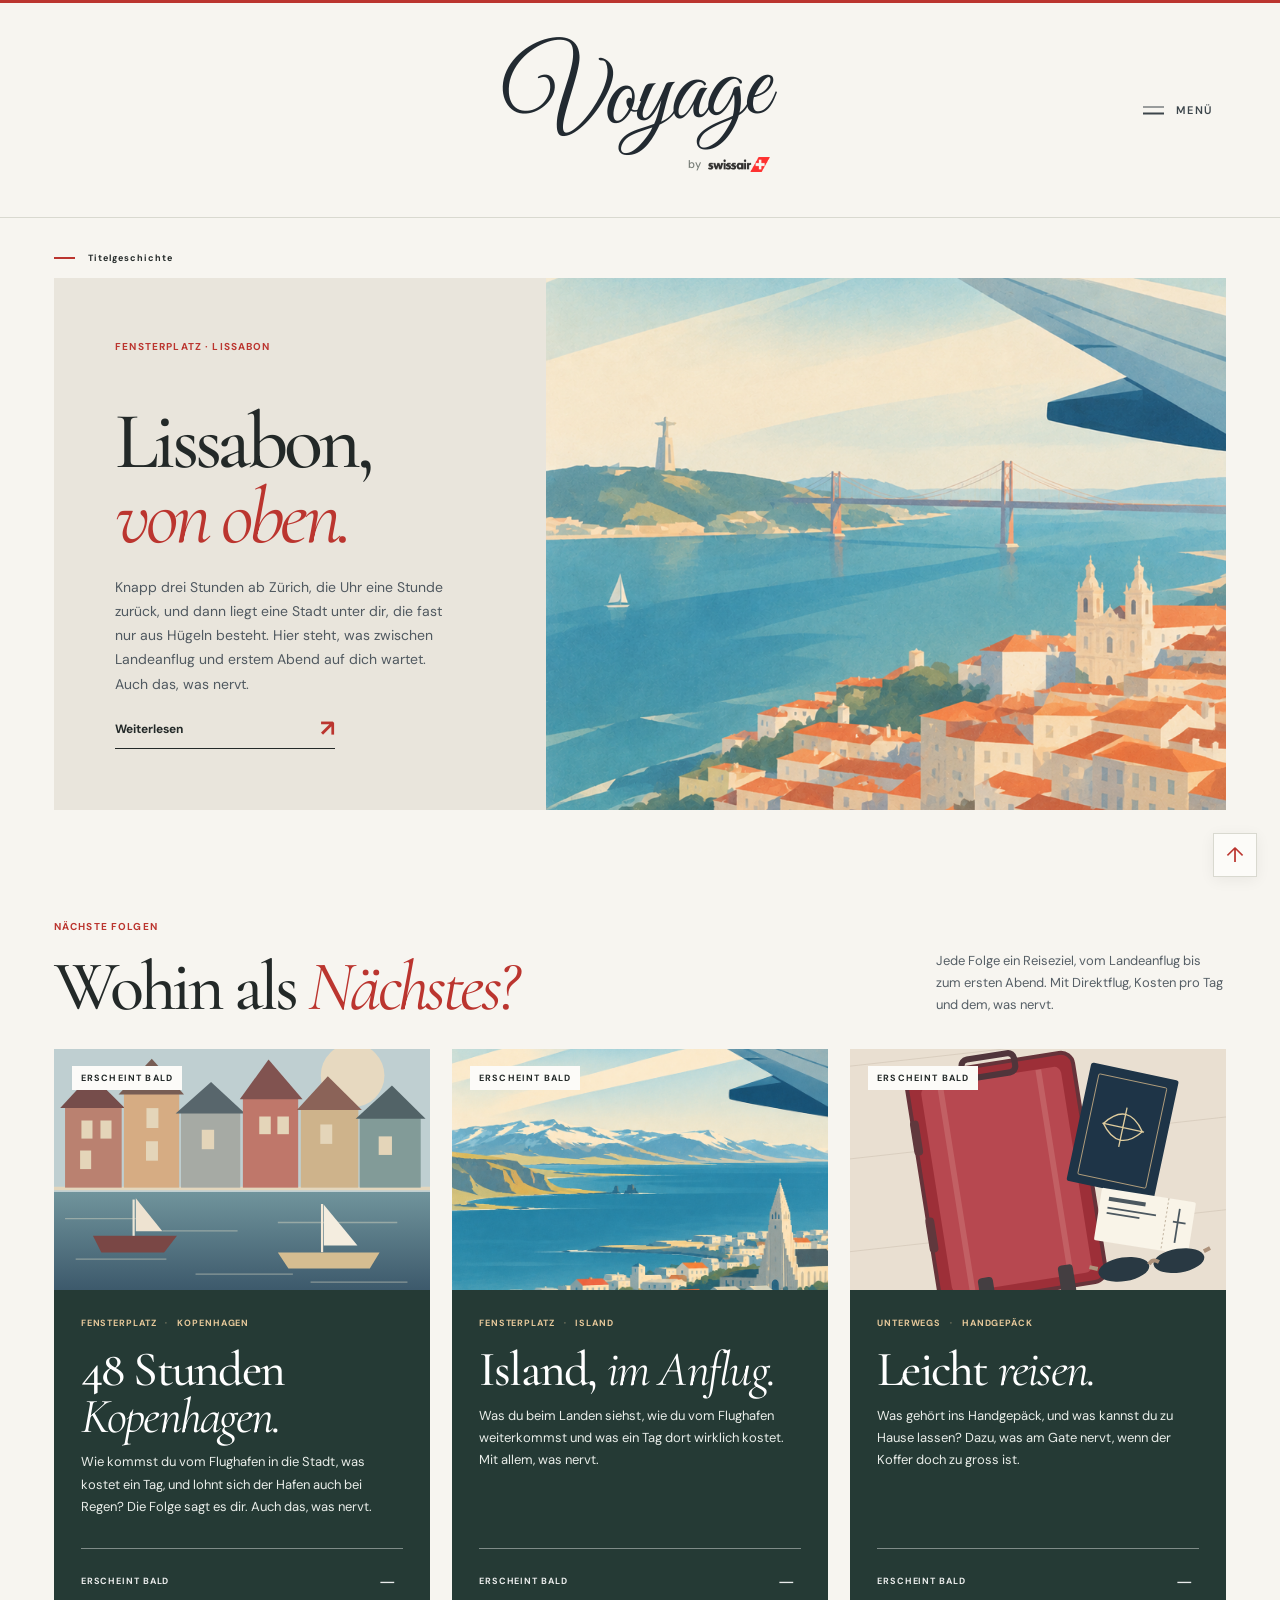
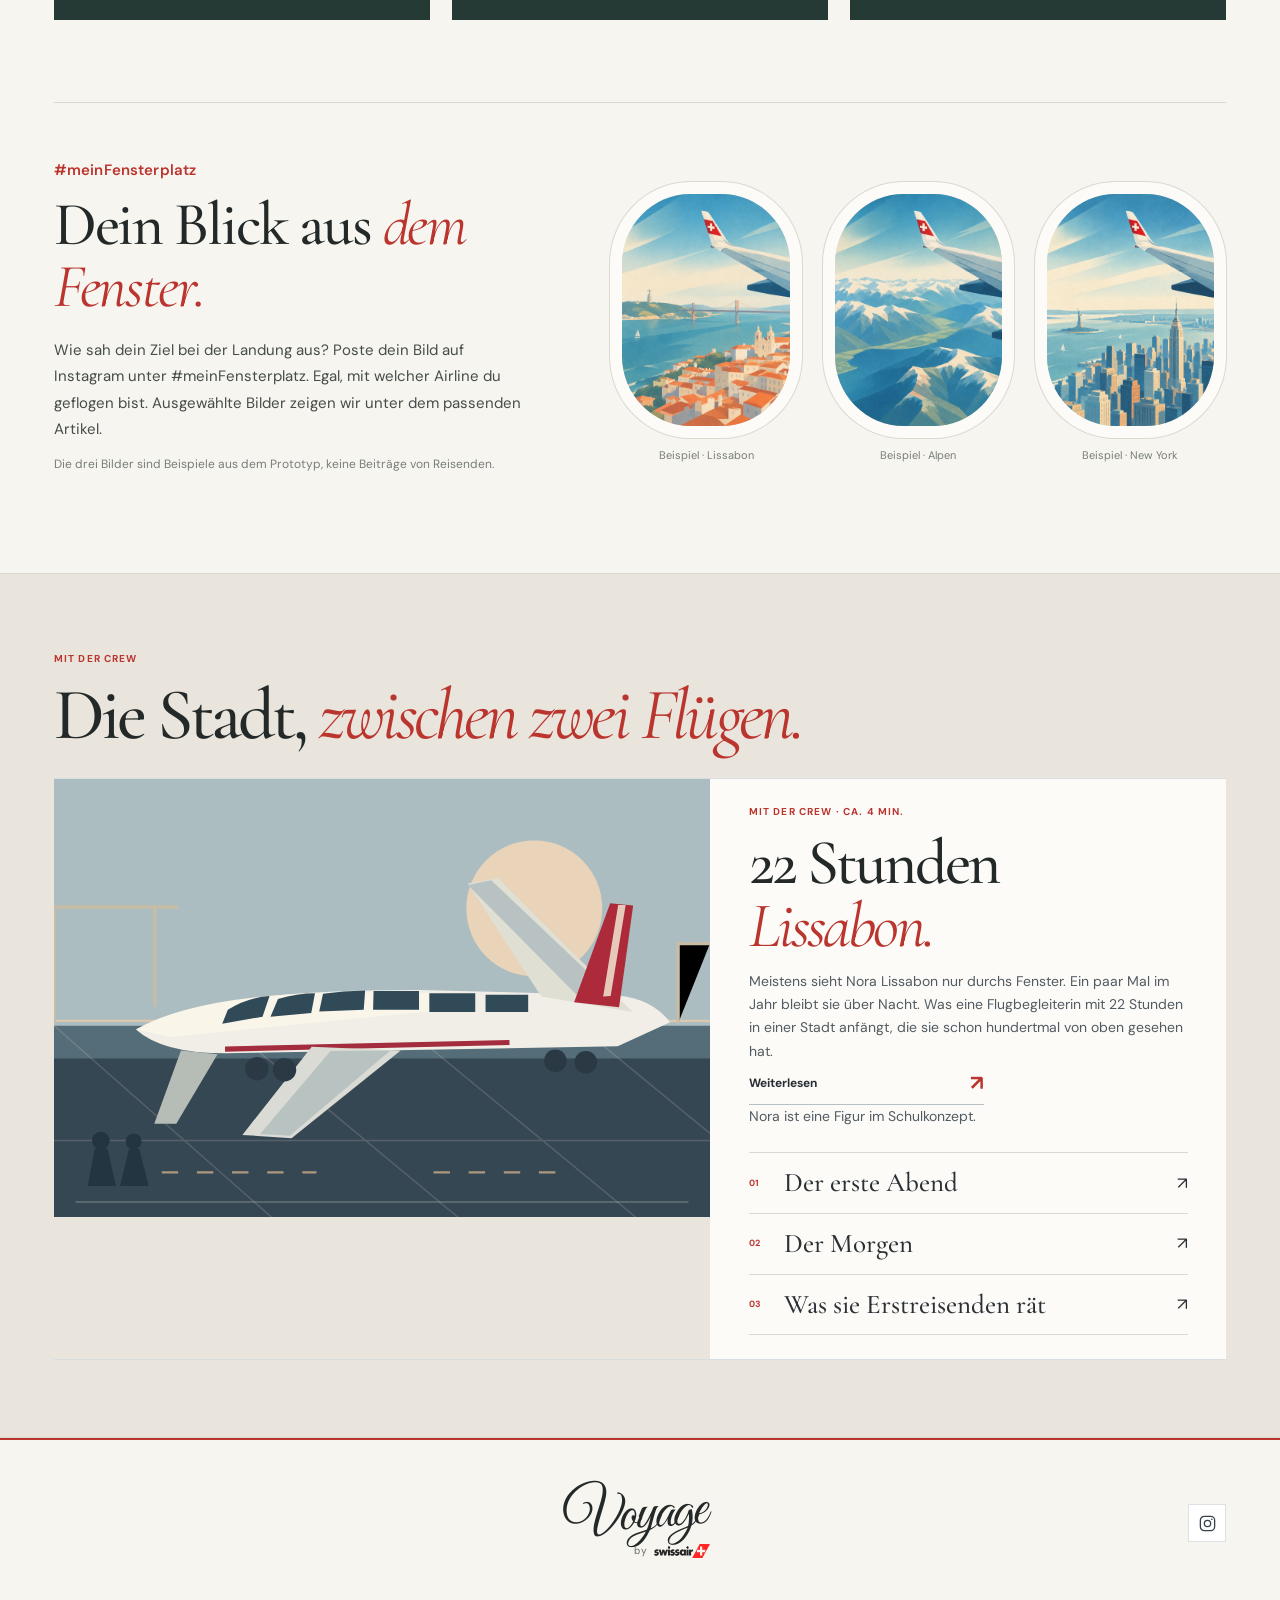
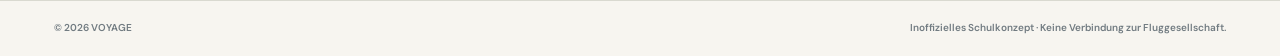
==== index.html @ 8920ad94 "Web-Prototyp Voyage by swissair (M280 LB2) Co-Authored-By: Claude Opus 5.5 <noreply@anthropic.com>" ====
<!DOCTYPE html>
<html lang="de-CH"><head><meta charset="utf-8"/><meta content="width=device-width,initial-scale=1" name="viewport"/><meta content="#F7F5F0" name="theme-color"/><meta name="robots" content="noindex, nofollow"/>
<title>Voyage · Ein Reiseziel pro Folge</title><meta content="Voyage: ein Reiseziel pro Folge, vom Landeanflug bis zum ersten Abend. Ehrlich, auch bei dem, was nervt." name="description"/>
<link href="assets/favicon-voyage.png" rel="icon" type="image/png"/>
<link href="https://fonts.googleapis.com" rel="preconnect"/><link crossorigin="" href="https://fonts.gstatic.com" rel="preconnect"/>
<link href="https://fonts.googleapis.com/css2?family=Cormorant+Garamond:ital,wght@0,400;0,500;0,600;1,400;1,500&amp;family=DM+Sans:wght@400;500;600;700&amp;family=Great+Vibes&amp;display=swap" rel="stylesheet"/>
<link href="styles.css" rel="stylesheet"/><script defer="" src="script.js"></script><link href="editorial-refresh.css" rel="stylesheet"/><link href="minimal-update.css" rel="stylesheet"/><link href="layout-finish.css" rel="stylesheet"/><link href="voyage-content.css" rel="stylesheet"/></head>
<body><a class="skip-link" href="#main">Direkt zum Inhalt</a>
<header class="site-header" id="top">
<div class="shell masthead">
<a aria-label="Voyage by swissair – Startseite" class="brand" href="index.html">
<span class="brand-name">Voyage</span>
<span class="brand-by">by <img alt="Swissair" class="brand-logo" src="assets/swissair-original.png"/></span>
</a>
<button aria-controls="nav-links" aria-expanded="false" class="menu-toggle header-menu-toggle" id="menu-toggle" type="button"><span aria-hidden="true" class="hamburger"><i></i><i></i></span>Menü</button></div>
<nav aria-label="Hauptnavigation" class="shell main-nav">
<ul class="nav-links" id="nav-links"><li><a href="#titelgeschichte">Titelgeschichte</a></li><li><a href="#reiseziele">Reiseziele</a></li><li><a href="#crew">Mit der Crew</a></li></ul>
</nav>
</header>
<main id="main">

<section aria-labelledby="hero-title" class="shell hero-section" id="titelgeschichte">
<div class="section-label"><span><b class="red-dash"></b> Titelgeschichte</span></div>
<div class="hero-grid">
<div class="hero-text"><span class="micro">FENSTERPLATZ · LISSABON</span><h1 id="hero-title"><a href="stories/lissabon-von-oben.html">Lissabon, <em>von oben.</em></a></h1>
<p>Knapp drei Stunden ab Zürich, die Uhr eine Stunde zurück, und dann liegt eine Stadt unter dir, die fast nur aus Hügeln besteht. Hier steht, was zwischen Landeanflug und erstem Abend auf dich wartet. Auch das, was nervt.</p>
<a class="text-action" href="stories/lissabon-von-oben.html">Weiterlesen <span aria-hidden="true">↗</span></a>
</div>
<a aria-hidden="true" class="hero-visual" href="stories/lissabon-von-oben.html" tabindex="-1"><img alt="" src="assets/lissabon-fenster.png"/></a>
</div>
</section>

<section aria-labelledby="cards-title" class="shell cards-section" id="reiseziele">
<div class="section-heading"><div><span class="micro accent">NÄCHSTE FOLGEN</span><h2 id="cards-title">Wohin als <em>Nächstes?</em></h2></div><p>Jede Folge ein Reiseziel, vom Landeanflug bis zum ersten Abend. Mit Direktflug, Kosten pro Tag und dem, was nervt.</p></div>
<div class="cards-grid">
<article aria-label="Folge erscheint bald: Kopenhagen" class="story-card story-preview"><div class="story-visual"><img alt="Illustration bunter historischer Häuser am Hafen von Kopenhagen" src="assets/kopenhagen.svg"/><span class="image-no">ERSCHEINT BALD</span></div><div class="story-body"><span class="story-meta">FENSTERPLATZ <b>·</b> KOPENHAGEN</span><h3>48 Stunden <em>Kopenhagen.</em></h3><p>Wie kommst du vom Flughafen in die Stadt, was kostet ein Tag, und lohnt sich der Hafen auch bei Regen? Die Folge sagt es dir. Auch das, was nervt.</p><span class="story-bottom"><span>ERSCHEINT BALD</span><b aria-hidden="true">—</b></span></div></article>
<article aria-label="Folge erscheint bald: Island" class="story-card story-preview"><div class="story-visual"><img alt="Illustration: Blick aus dem Flugzeugfenster auf eine Landschaft in Island" src="assets/island-fenster.png"/><span class="image-no">ERSCHEINT BALD</span></div><div class="story-body"><span class="story-meta">FENSTERPLATZ <b>·</b> ISLAND</span><h3>Island, <em>im Anflug.</em></h3><p>Was du beim Landen siehst, wie du vom Flughafen weiterkommst und was ein Tag dort wirklich kostet. Mit allem, was nervt.</p><span class="story-bottom"><span>ERSCHEINT BALD</span><b aria-hidden="true">—</b></span></div></article>
<article aria-label="Beitrag erscheint bald: leicht reisen" class="story-card story-preview"><div class="story-visual"><img alt="Illustration mit rotem Koffer, Reisepass und Boardingpass" src="assets/handgepaeck.svg"/><span class="image-no">ERSCHEINT BALD</span></div><div class="story-body"><span class="story-meta">UNTERWEGS <b>·</b> HANDGEPÄCK</span><h3>Leicht <em>reisen.</em></h3><p>Was gehört ins Handgepäck, und was kannst du zu Hause lassen? Dazu, was am Gate nervt, wenn der Koffer doch zu gross ist.</p><span class="story-bottom"><span>ERSCHEINT BALD</span><b aria-hidden="true">—</b></span></div></article>
</div>
</section>

<section aria-labelledby="community-title" class="shell community" id="meinfensterplatz">
<div class="interlude-line"></div>
<div class="community-inner">
<div>
<span class="community-tag">#meinFensterplatz</span>
<h2 id="community-title">Dein Blick aus <em>dem Fenster.</em></h2>
<p>Wie sah dein Ziel bei der Landung aus? Poste dein Bild auf Instagram unter #meinFensterplatz. Egal, mit welcher Airline du geflogen bist. Ausgewählte Bilder zeigen wir unter dem passenden Artikel.</p>
<p class="community-note">Die drei Bilder sind Beispiele aus dem Prototyp, keine Beiträge von Reisenden.</p>
</div>
<ul aria-label="Beispielbilder für #meinFensterplatz" class="window-row">
<li><figure><div class="window-frame"><img alt="Beispiel: Blick aus dem Flugzeugfenster auf Lissabon und den Tejo" loading="lazy" src="assets/lissabon-fenster.png"/></div><figcaption>Beispiel · Lissabon</figcaption></figure></li>
<li><figure><div class="window-frame"><img alt="Beispiel: Blick aus dem Flugzeugfenster auf die Alpen" loading="lazy" src="assets/alpen-fenster.png"/></div><figcaption>Beispiel · Alpen</figcaption></figure></li>
<li><figure><div class="window-frame"><img alt="Beispiel: Blick aus dem Flugzeugfenster auf New York" loading="lazy" src="assets/newyork-fenster.png"/></div><figcaption>Beispiel · New York</figcaption></figure></li>
</ul>
</div>
</section>

<section aria-labelledby="behind-title" class="behind-section" id="crew"><div class="shell behind-wrap">
<div class="behind-head"><div><span class="micro">MIT DER CREW</span><h2 id="behind-title">Die Stadt, <em>zwischen zwei Flügen.</em></h2></div></div>
<div class="behind-grid"><a aria-hidden="true" class="behind-visual crew-feature" href="stories/22-stunden-lissabon.html" tabindex="-1"><img alt="" src="assets/airside.svg"/></a>
<div class="behind-content"><span class="micro">MIT DER CREW · CA. 4 MIN.</span><h3><a href="stories/22-stunden-lissabon.html">22 Stunden <em>Lissabon.</em></a></h3><p>Meistens sieht Nora Lissabon nur durchs Fenster. Ein paar Mal im Jahr bleibt sie über Nacht. Was eine Flugbegleiterin mit 22 Stunden in einer Stadt anfängt, die sie schon hundertmal von oben gesehen hat.</p>
<a class="behind-main-link" href="stories/22-stunden-lissabon.html">Weiterlesen <span aria-hidden="true">↗</span></a>
<p class="crew-note">Nora ist eine Figur im Schulkonzept.</p>
<div class="behind-subnav"><a href="stories/22-stunden-lissabon.html#erster-abend"><span>01</span>Der erste Abend <b aria-hidden="true">↗</b></a><a href="stories/22-stunden-lissabon.html#morgen"><span>02</span>Der Morgen <b aria-hidden="true">↗</b></a><a href="stories/22-stunden-lissabon.html#erstreisende"><span>03</span>Was sie Erstreisenden rät <b aria-hidden="true">↗</b></a></div>
</div></div>
</div></section>
</main><footer class="site-footer" id="about"><div class="shell footer-grid footer-grid-minimal"><a aria-label="Voyage by swissair – Startseite" class="footer-brand" href="index.html"><span>Voyage</span><span class="brand-by">by <img alt="Swissair" src="assets/swissair-original.png"/></span></a><div aria-label="Social-Media-Kanal (Konzept)" class="footer-socials"><span aria-label="Instagram – Profil in Vorbereitung" class="social-icon" role="img" title="Instagram · noch kein Profil hinterlegt"><svg aria-hidden="true" fill="none" stroke="currentColor" stroke-linecap="round" stroke-linejoin="round" stroke-width="1.65" viewbox="0 0 24 24"><rect height="18" rx="5" width="18" x="3" y="3"></rect><circle cx="12" cy="12" r="4"></circle><circle cx="17.45" cy="6.65" fill="currentColor" r="1" stroke="none"></circle></svg></span></div></div><div class="shell footer-bottom footer-bottom-minimal"><span>© 2026 VOYAGE</span><span>Inoffizielles Schulkonzept · Keine Verbindung zur Fluggesellschaft.</span></div></footer><a aria-label="Zurück nach oben" class="back-to-top" href="#top">↑</a></body></html>
---- styles.css ----
/* VOYAGE — premium editorial concept inspired by the heritage of Swissair.
   All horizontal layout edges use one shared .shell container. */
:root {
  --paper: #f5f2eb;
  --white: #fcfaf6;
  --ink: #222b31;
  --subtle: #636a69;
  --line: #d8d5cc;
  --red: #b32734;
  --red-deep: #8f2630;
  --navy: #1b2b38;
  --navy-light: #263743;
  --serif: 'Cormorant Garamond', 'EB Garamond', Georgia, serif;
  --sans: 'DM Sans', 'Inter', Arial, sans-serif;
  --script: 'Great Vibes', 'URW Chancery L', 'Brush Script MT', cursive;
  --gutter: clamp(23px, 5.2vw, 75px);
  --max: 1450px;
}
* { box-sizing: border-box; }
html { scroll-behavior: smooth; }
body { background: var(--paper); color: var(--ink); margin: 0; font-family: var(--sans); -webkit-font-smoothing: antialiased; }
img { width: 100%; max-width: 100%; display: block; }
a { color: inherit; text-decoration: none; }
button { font: inherit; cursor: pointer; }
::selection { color: #fff; background: var(--red); }
:focus-visible { outline: 3px solid var(--red); outline-offset: 4px; }
.shell { width: 100%; max-width: var(--max); margin: 0 auto; padding-inline: var(--gutter); }
.skip-link { position: fixed; top: -80px; left: 15px; padding: 12px 16px; background: #fff; border: 2px solid var(--red); z-index: 1000; }
.skip-link:focus { top: 12px; }
.micro { display: inline-block; font-size: 10px; font-weight: 700; letter-spacing: .165em; line-height: 1.5; }
.accent { color: var(--red); }

/* Masthead */
.site-header { background: var(--white); }
.top-strip { border-top: 5px solid var(--red); border-bottom: 1px solid #e7e3d9; }
.strip-inner { display: flex; min-height: 38px; align-items: center; justify-content: space-between; gap: 20px; color: #7e7c75; font-size: 9px; font-weight: 700; letter-spacing: .19em; }
.strip-inner i { font-style: normal; color: var(--red); margin-inline: 5px; font-size: 13px; }
.strip-inner b { color: var(--red); margin-inline: 7px; }
.masthead { min-height: 194px; display: grid; grid-template-columns: 1fr auto 1fr; gap: 22px; align-items: center; }
.mast-aside { display: flex; flex-direction: column; gap: 8px; }
.mast-aside .micro { font-size: 9px; letter-spacing: .16em; }
.mast-note { color: #7e7973; font: italic 22px/1 var(--serif); }
.mast-aside-right { text-align: right; }
.brand { width: fit-content; display: inline-flex; flex-direction: column; align-items: flex-end; justify-content: center; position: relative; padding: 13px 6px 7px; white-space: nowrap; }
.brand-name { display: block; font: normal clamp(80px, 8vw, 120px)/.91 var(--script); letter-spacing: -.035em; color: #26313a; transform: rotate(-4deg); transform-origin: center; padding-right: 13px; }
.brand-logo { width: 102px; height: auto; margin: 17px 7px 0 auto; opacity: .88; }
.main-nav { min-height: 58px; display: flex; align-items: center; justify-content: center; border-top: 1px solid var(--line); border-bottom: 1px solid var(--line); position: relative; }
.nav-links { display: flex; align-items: center; justify-content: center; gap: clamp(22px, 3.8vw, 59px); padding: 0; list-style: none; margin: 0; }
.nav-links a { padding: 18px 0; display: block; font-size: 11px; font-weight: 600; transition: color .2s ease; }
.nav-links a:hover, .nav-links a[aria-current='page'] { color: var(--red); }
.nav-issue { color: #9a9187; font-size: 9px; letter-spacing: .08em; position: absolute; right: var(--gutter); white-space: nowrap; }
.nav-issue i { color: var(--red); font-size: 8px; margin: 0 4px; }
.menu-toggle { display: none; }

/* Cover story */
.hero-section { padding-top: 29px; }
.section-label { display: flex; justify-content: space-between; align-items: center; gap: 20px; padding-bottom: 16px; color: #88847c; font-size: 9px; letter-spacing: .17em; font-weight: 700; }
.section-label span:first-child { display: flex; align-items: center; gap: 13px; color: var(--ink); }
.red-dash { display: inline-block; height: 2px; width: 23px; background: var(--red); }
.section-label i { font-size: 14px; font-style: normal; color: var(--red); padding-left: 6px; }
.hero-grid { display: grid; grid-template-columns: 42% 58%; min-height: 565px; }
.hero-text { background: #ece7de; padding: clamp(35px, 4.5vw, 69px) clamp(32px, 4.2vw, 64px) 28px; display: flex; flex-direction: column; align-items: flex-start; }
.hero-text h1 { font: 500 clamp(66px, 6.3vw, 97px)/.92 var(--serif); letter-spacing: -.052em; max-width: 470px; margin: clamp(40px, 5.6vw, 74px) 0 22px; }
.hero-text h1 em { font-weight: 400; color: var(--red); display: block; }
.hero-text > p { max-width: 340px; margin: 0 0 25px; color: #565a57; line-height: 1.85; font-size: 13px; }
.text-action { display: inline-flex; align-items: center; justify-content: space-between; min-width: 205px; gap: 22px; padding-bottom: 11px; border-bottom: 1px solid currentColor; font-size: 11px; font-weight: 700; transition: color .22s ease; }
.text-action:hover { color: var(--red); }
.text-action span { color: var(--red); font-size: 23px; line-height: .65; }
.hero-caption { margin-top: auto; padding-top: 44px; display: flex; align-items: center; width: 100%; gap: 16px; color: #777a73; font-size: 9px; font-weight: 700; letter-spacing: .13em; white-space: nowrap; }
.caption-rule { flex: 1; height: 1px; background: #c8c4ba; }
.hero-visual { overflow: hidden; display: block; min-height: 565px; position: relative; isolation: isolate; }
.hero-visual::after { content: ''; position: absolute; inset: 0; background: linear-gradient(0deg, rgba(27,36,42,.23), transparent 48%); pointer-events: none; }
.hero-visual img { width: 100%; height: 100%; object-fit: cover; position: absolute; inset: 0; transition: transform .7s ease; }
.hero-visual:hover img { transform: scale(1.045); }
.image-sticker { width: 126px; aspect-ratio: 1; display: flex; flex-direction: column; align-items: center; justify-content: center; text-align: center; position: absolute; top: 34px; right: 33px; z-index: 1; border-radius: 50%; border: 1px solid rgba(255,250,239,.78); background: rgba(35,52,60,.14); color: #fff; font-size: 10px; font-weight: 700; letter-spacing: .16em; line-height: 1.8; transform: rotate(12deg); }
.image-sticker i { font-size: 25px; line-height: 1.2; font-style: normal; }
.visual-index { position: absolute; z-index: 2; bottom: 31px; left: 32px; color: #fff; font-size: 10px; font-weight: 700; letter-spacing: .16em; }

/* Three red editorial tiles */
.cards-section { padding-top: 119px; padding-bottom: 81px; }
.section-heading { display: flex; align-items: end; justify-content: space-between; gap: 32px; margin-bottom: 35px; }
.section-heading h2 { font: 500 clamp(54px, 5.8vw, 85px)/.98 var(--serif); letter-spacing: -.05em; margin: 17px 0 0; }
.section-heading h2 em { color: var(--red); font-weight: 400; }
.section-heading > p { margin: 0 0 5px; max-width: 290px; color: var(--subtle); font-size: 12px; line-height: 1.85; }
.cards-grid { display: grid; grid-template-columns: repeat(3,minmax(0,1fr)); gap: 20px; }
.story-card { background: var(--red-deep); color: #fff; display: flex; flex-direction: column; min-width: 0; transition: transform .32s ease, box-shadow .32s ease; }
.story-card:nth-child(2) { background: #a52c38; }
.story-card:nth-child(3) { background: #953039; }
.story-card:hover { transform: translateY(-8px); box-shadow: 0 22px 40px rgba(52,35,33,.16); }
.story-visual { height: clamp(200px, 19vw, 276px); position: relative; overflow: hidden; background: #d7cdc1; }
.story-visual img { height: 100%; width: 100%; object-fit: cover; transition: transform .58s ease; }
.story-card:hover img { transform: scale(1.06); }
.image-no { position: absolute; top: 17px; left: 18px; background: rgba(250,247,240,.94); padding: 9px 11px 7px; color: #3f4a4d; letter-spacing: .13em; font-size: 9px; font-weight: 700; }
.story-body { flex: 1; display: flex; flex-direction: column; align-items: flex-start; padding: 27px clamp(23px, 2.6vw, 38px) 20px; min-height: 296px; }
.story-meta { color: #f4d7d7; font-size: 9px; letter-spacing: .16em; font-weight: 700; }
.story-meta b { margin-inline: 6px; font-weight: 400; }
.story-body h3 { font: 500 clamp(42px, 4.05vw, 58px)/.95 var(--serif); letter-spacing: -.036em; margin: 14px 0 12px; }
.story-body h3 em { font-weight: 400; }
.story-body > p { max-width: 355px; font-size: 12px; line-height: 1.77; margin: 0 0 30px; color: #f0e0de; }
.story-bottom { border-top: 1px solid rgba(255,255,255,.46); width: 100%; display: flex; align-items: center; justify-content: space-between; gap: 15px; padding-top: 14px; margin-top: auto; color: #fff; font-size: 9px; font-weight: 700; letter-spacing: .15em; }
.story-bottom b { border: 1px solid rgba(255,255,255,.58); border-radius: 50%; width: 36px; height: 36px; font: normal 19px/1 var(--sans); display: flex; align-items: center; justify-content: center; transition: background .22s ease, color .22s ease; }
.story-card:hover .story-bottom b { background: #fff; color: var(--red-deep); }
.section-signoff { display: flex; align-items: center; justify-content: space-between; margin-top: 22px; font-size: 9px; letter-spacing: .16em; font-weight: 700; color: #8f8880; }
.section-signoff i { font-style: normal; font-size: 17px; color: var(--red); }

/* Break / journal reflection */
.interlude { padding-top: 11px; padding-bottom: 105px; }
.interlude-line { border-top: 1px solid var(--line); width: 100%; height: 1px; position: relative; }
.interlude-line i { color: var(--red); position: absolute; font-style: normal; top: -14px; left: 50%; background: var(--paper); padding: 0 15px; transform: translateX(-50%); font-size: 21px; }
.interlude-inner { text-align: center; max-width: 900px; margin-inline: auto; padding: 70px 15px 68px; }
.interlude-inner .micro { color: #898279; }
.interlude-inner p { font: 400 clamp(42px, 5.3vw, 75px)/1.06 var(--serif); letter-spacing: -.035em; margin: 22px 0; }
.interlude-inner p em { color: var(--red); font-weight: 400; }
.interlude-source { color: #989188; font-size: 9px; font-weight: 700; letter-spacing: .18em; }

/* Behind the scenes */
.behind-section { background: var(--navy); color: #f9f7f2; }
.behind-wrap { padding-top: 98px; padding-bottom: 104px; }
.behind-head { display: flex; justify-content: space-between; align-items: end; gap: 30px; margin-bottom: 32px; }
.behind-head .micro { color: #dfb0ae; }
.behind-head h2 { font: 500 clamp(60px, 6.4vw, 95px)/.97 var(--serif); letter-spacing: -.05em; margin: 15px 0 0; }
.behind-head h2 em { font-weight: 400; color: #dc888e; }
.round-seal { width: 94px; height: 94px; border: 1px solid #83929b; border-radius: 50%; display: flex; align-items: center; justify-content: center; flex-direction: column; text-align: center; font-size: 9px; line-height: 1.7; font-weight: 700; letter-spacing: .13em; color: #e2e4dd; transform: rotate(12deg); flex-shrink: 0; }
.round-seal strong { font-size: 15px; color: #e1a4a6; }
.behind-grid { display: grid; grid-template-columns: 55% 45%; min-height: 566px; }
.behind-visual { display: block; overflow: hidden; position: relative; min-height: 566px; background: #8b9b9a; }
.behind-visual img { width: 100%; height: 100%; object-fit: cover; position: absolute; inset: 0; transition: transform .7s ease; }
.behind-visual:hover img { transform: scale(1.05); }
.behind-photo-tag { position: absolute; left: 26px; bottom: 26px; background: rgba(248,243,232,.92); color: var(--navy); font-size: 9px; font-weight: 700; letter-spacing: .16em; padding: 12px 16px; }
.behind-content { background: var(--navy-light); padding: clamp(33px, 4vw, 61px); display: flex; flex-direction: column; align-items: flex-start; }
.behind-content > .micro { color: #e0a5a4; }
.behind-content h3 { font: 500 clamp(52px, 5.4vw, 78px)/.93 var(--serif); letter-spacing: -.045em; margin: 24px 0 19px; }
.behind-content h3 em { color: #e99ca1; font-weight: 400; }
.behind-content > p { max-width: 380px; font-size: 12px; line-height: 1.9; color: #d4dcda; margin: 0 0 24px; }
.behind-main-link { font-size: 11px; font-weight: 700; padding-bottom: 12px; border-bottom: 1px solid #8b9aa1; color: #f3ede4; min-width: 200px; display: flex; justify-content: space-between; gap: 20px; }
.behind-main-link span { color: #e99ca1; font-size: 21px; line-height: .8; }
.behind-main-link:hover { color: #e99ca1; }
.behind-subnav { width: 100%; margin-top: auto; padding-top: 32px; }
.behind-subnav a { display: grid; grid-template-columns: 25px minmax(0,1fr) auto; align-items: center; gap: 10px; padding: 15px 0; border-top: 1px solid #62717b; font: 500 24px/1.1 var(--serif); transition: color .2s ease; }
.behind-subnav a:last-child { border-bottom: 1px solid #62717b; }
.behind-subnav a:hover { color: #e99ca1; }
.behind-subnav a span { font: 700 9px/1 var(--sans); color: #e2a1a4; }
.behind-subnav a b { font: 400 17px/1 var(--sans); }
.behind-disclaimer { margin-top: 21px; color: #93a0a7; font-size: 8px; font-weight: 600; letter-spacing: .13em; }

/* Footer */
.site-footer { background: #faf8f3; border-top: 4px solid var(--red); }
.footer-grid { padding-top: 70px; padding-bottom: 70px; display: grid; grid-template-columns: minmax(0, 1.65fr) minmax(160px, .75fr) minmax(160px, .7fr); gap: clamp(35px, 6vw, 100px); }
.footer-intro { max-width: 460px; }
.footer-brand { display: flex; flex-direction: column; align-items: flex-end; width: max-content; }
.footer-brand span { font: 400 76px/.9 var(--script); letter-spacing: -.05em; color: var(--ink); transform: rotate(-4deg); padding-right: 12px; }
.footer-brand img { width: 94px; opacity: .85; margin-top: -3px; margin-right: 7px; }
.footer-intro p { color: var(--subtle); max-width: 345px; font-size: 12px; line-height: 1.88; margin: 24px 0 21px; }
.footer-stamp { color: #9b8b80; font-size: 9px; font-weight: 700; letter-spacing: .12em; }
.footer-stamp span { color: var(--red); margin-left: 10px; }
.footer-col { display: flex; flex-direction: column; align-items: flex-start; gap: 17px; padding-top: 12px; }
.footer-col h2 { margin: 0 0 5px; color: var(--red); font-size: 10px; letter-spacing: .19em; }
.footer-col a { font-size: 12px; line-height: 1.4; }
.footer-col a:hover { color: var(--red); }
.footer-bottom { border-top: 1px solid var(--line); display: flex; align-items: center; justify-content: space-between; gap: 25px; min-height: 75px; color: #848078; font-size: 9px; line-height: 1.65; font-weight: 600; }
.footer-bottom span:nth-child(2) { max-width: 430px; text-align: center; }
.footer-bottom i { color: var(--red); font-style: normal; }
.back-to-top { position: fixed; z-index: 5; right: 23px; bottom: 23px; width: 44px; height: 44px; border: 1px solid #d7c8bd; background: rgba(255,253,248,.92); color: var(--red); font-size: 21px; display: grid; place-items: center; box-shadow: 0 3px 15px rgba(0,0,0,.06); transition: background .2s ease; }
.back-to-top:hover { background: #fff; }

/* Story pages */
.article-main { background: var(--paper); }
.article-heading { padding-top: 34px; padding-bottom: 38px; }
.article-breadcrumb { display: flex; align-items: center; gap: 10px; font-size: 10px; color: #96918a; margin-bottom: 58px; flex-wrap: wrap; }
.article-breadcrumb a:hover { color: var(--red); }
.article-heading h1 { max-width: 930px; font: 500 clamp(67px, 8.5vw, 122px)/.91 var(--serif); letter-spacing: -.05em; margin: 19px 0 20px; }
.article-lead { max-width: 760px; font: 400 clamp(23px, 2.9vw, 35px)/1.25 var(--serif); color: #596061; margin: 0 0 32px; }
.article-info { display: flex; align-items: center; gap: 17px; font-size: 9px; color: #8b8880; font-weight: 700; letter-spacing: .14em; flex-wrap: wrap; }
.info-separator { font-size: 11px; color: var(--red); }
.article-cover { margin-top: 0; margin-bottom: 0; }
.article-cover img { width: 100%; height: clamp(350px, 49vw, 590px); object-fit: cover; background: #d0c0ad; }
.article-cover figcaption { font-size: 9px; font-weight: 700; letter-spacing: .13em; color: #8c8781; display: flex; justify-content: flex-end; gap: 9px; padding-top: 13px; }
.article-cover figcaption span { color: var(--red); }
.article-layout { display: grid; grid-template-columns: minmax(0, 680px) minmax(210px, 300px); justify-content: center; gap: clamp(40px, 7vw, 110px); padding-top: 85px; padding-bottom: 85px; }
.article-body .drop-intro { font: 400 clamp(25px, 3vw, 33px)/1.32 var(--serif); color: #404b4d; margin: 0 0 60px; }
.article-section { margin-bottom: 53px; scroll-margin-top: 35px; }
.article-section h2 { font: 500 clamp(39px, 4.1vw, 58px)/1.04 var(--serif); letter-spacing: -.033em; margin: 0 0 22px; }
.article-section p { color: #565f60; font-size: 14px; line-height: 2; margin: 0 0 20px; }
.article-body blockquote { margin: 75px 0 40px; color: var(--red); border-left: 3px solid var(--red); padding: 4px 0 4px 30px; font: italic 500 clamp(29px, 3.5vw, 47px)/1.14 var(--serif); }
.article-cta { padding-top: 18px; }
.article-aside { padding-top: 16px; }
.aside-panel { background: #eae5db; padding: 28px 27px 23px; position: sticky; top: 25px; }
.aside-panel h2 { margin: 15px 0 18px; font: 500 41px/1 var(--serif); letter-spacing: -.03em; }
.aside-panel ul { border-top: 1px solid #cbc6bc; padding: 14px 0 8px 20px; color: #59605f; font-size: 12px; line-height: 1.85; }
.aside-panel li { padding-bottom: 11px; }
.aside-foot { border-top: 1px solid #cbc6bc; padding-top: 16px; margin-top: 10px; display: flex; justify-content: space-between; color: #868079; font-weight: 700; font-size: 9px; letter-spacing: .13em; }
.aside-foot b { color: var(--red); font-size: 17px; }
.side-line { display: inline-block; margin-top: 28px; font-size: 9px; letter-spacing: .16em; font-weight: 700; color: #a9a29a; }
.article-pagination { border-top: 1px solid var(--line); display: grid; grid-template-columns: 1fr 1fr; gap: 35px; margin-bottom: 100px; }
.article-pagination a { display: flex; flex-direction: column; gap: 14px; padding: 30px 0 0; }
.article-pagination a:last-child { align-items: flex-end; text-align: right; }
.article-pagination span { color: var(--red); font-size: 9px; font-weight: 700; letter-spacing: .15em; }
.article-pagination strong { max-width: 310px; font: 500 clamp(25px, 3vw, 35px)/1.1 var(--serif); }
.article-pagination a:hover strong { color: var(--red); }

@media (max-width: 1170px) {
  .masthead { min-height: 179px; }
  .mast-aside { display: none; }
  .masthead { display: flex; justify-content: center; }
  .hero-text h1 { font-size: clamp(59px, 6.7vw, 82px); }
  .hero-grid { grid-template-columns: 43% 57%; }
  .nav-issue { display: none; }
  .story-body { padding: 25px; }
  .story-body h3 { font-size: clamp(38px, 4vw, 50px); }
  .behind-content h3 { font-size: clamp(48px, 5.2vw, 67px); }
}
@media (max-width: 820px) {
  .masthead { min-height: 164px; }
  .brand-name { font-size: 100px; }
  .main-nav { min-height: 54px; justify-content: space-between; }
  .menu-toggle { display: inline-flex; align-items: center; gap: 12px; background: transparent; border: 0; padding: 12px 0; font-size: 12px; font-weight: 700; }
  .hamburger { display: flex; flex-direction: column; gap: 6px; }
  .hamburger i { width: 22px; height: 2px; display: block; background: var(--ink); }
  .nav-issue { display: inline-block; position: static; }
  .nav-links { display: none; z-index: 20; position: absolute; top: 100%; left: 0; right: 0; background: var(--white); flex-direction: column; align-items: stretch; padding: 12px var(--gutter) 20px; gap: 0; box-shadow: 0 15px 25px rgba(15,15,15,.09); border: 1px solid var(--line); }
  .nav-links.open { display: flex; }
  .nav-links a { border-bottom: 1px solid var(--line); padding: 15px 0; }
  .hero-grid { grid-template-columns: 1fr; }
  .hero-text { min-height: 430px; }
  .hero-text h1 { margin: 35px 0 20px; font-size: clamp(73px, 11vw, 95px); max-width: 620px; }
  .hero-visual { min-height: 440px; }
  .cards-section { padding-top: 88px; }
  .section-heading { align-items: flex-start; flex-direction: column; gap: 13px; }
  .section-heading > p { max-width: 540px; }
  .cards-grid { grid-template-columns: repeat(2,minmax(0,1fr)); }
  .story-visual { height: 265px; }
  .story-card:last-child { grid-column: 1/-1; display: grid; grid-template-columns: 50% 50%; }
  .story-card:last-child .story-visual { height: 100%; min-height: 300px; }
  .behind-grid { grid-template-columns: 1fr; }
  .behind-visual { min-height: 430px; }
  .behind-content { min-height: 510px; }
  .behind-content h3 { max-width: 670px; font-size: 79px; }
  .footer-grid { grid-template-columns: 1fr 1fr; gap: 50px 35px; }
  .footer-intro { grid-column: 1/-1; }
  .article-layout { grid-template-columns: minmax(0,1fr) minmax(190px,.45fr); gap: 35px; }
}
@media (max-width: 580px) {
  :root { --gutter: 20px; }
  .strip-inner { font-size: 8px; letter-spacing: .11em; }
  .strip-inner > span:last-child { display: none; }
  .masthead { min-height: 148px; }
  .brand { padding-top: 8px; }
  .brand-name { font-size: clamp(82px, 22vw, 110px); }
  .brand-logo { width: 87px; margin-top: 13px; }
  .section-label { font-size: 8px; }
  .section-label span:last-child { display: none; }
  .hero-section { padding-top: 20px; }
  .hero-text { padding: 37px 28px 25px; min-height: 465px; }
  .hero-text h1 { font-size: clamp(66px, 15.5vw, 90px); margin: 39px 0 18px; }
  .hero-text > p { font-size: 12px; }
  .hero-visual { min-height: 335px; }
  .image-sticker { width: 92px; top: 23px; right: 23px; font-size: 8px; }
  .image-sticker i { font-size: 19px; }
  .visual-index { font-size: 8px; left: 20px; bottom: 20px; }
  .cards-section { padding-top: 75px; padding-bottom: 70px; }
  .section-heading h2 { font-size: clamp(55px, 12vw, 68px); }
  .cards-grid { grid-template-columns: 1fr; gap: 17px; }
  .story-card:last-child { grid-column: auto; display: flex; }
  .story-card:last-child .story-visual, .story-visual { height: 232px; min-height: 0; }
  .story-body { padding: 26px 27px 24px; min-height: 0; }
  .story-body h3 { font-size: 55px; }
  .story-bottom { margin-top: 23px; }
  .interlude { padding-bottom: 80px; }
  .interlude-inner { padding: 60px 6px; }
  .interlude-inner p { font-size: clamp(44px, 10vw, 57px); }
  .behind-wrap { padding-top: 70px; padding-bottom: 76px; }
  .behind-head h2 { font-size: 61px; }
  .round-seal { display: none; }
  .behind-visual { min-height: 320px; }
  .behind-content { min-height: 0; padding: 40px 27px 36px; }
  .behind-content h3 { font-size: clamp(57px, 12vw, 68px); }
  .behind-subnav { padding-top: 37px; }
  .behind-subnav a { font-size: 23px; }
  .footer-grid { grid-template-columns: 1fr 1fr; padding-top: 61px; padding-bottom: 60px; gap: 40px 20px; }
  .footer-brand span { font-size: 75px; }
  .footer-col a { font-size: 11px; }
  .footer-bottom { padding-block: 22px; flex-direction: column; align-items: flex-start; gap: 8px; }
  .footer-bottom span:nth-child(2) { text-align: left; }
  .back-to-top { width: 38px; height: 38px; right: 15px; bottom: 15px; }
  .article-heading { padding-top: 25px; }
  .article-breadcrumb { margin-bottom: 48px; font-size: 9px; }
  .article-heading h1 { font-size: clamp(65px, 14vw, 85px); }
  .article-lead { font-size: 25px; }
  .article-info { gap: 10px; }
  .article-cover img { height: 330px; }
  .article-layout { grid-template-columns: 1fr; padding-top: 55px; padding-bottom: 55px; }
  .article-aside { order: -1; padding: 0; }
  .aside-panel { position: static; }
  .aside-panel h2 { font-size: 35px; }
  .side-line { display: none; }
  .article-body .drop-intro { margin-bottom: 45px; }
  .article-section h2 { font-size: 44px; }
  .article-pagination { gap: 15px; margin-bottom: 65px; }
  .article-pagination strong { font-size: 25px; }
}
@media (max-width: 360px) {
  .hero-text h1 { font-size: 61px; }
  .story-body h3 { font-size: 48px; }
  .behind-head h2 { font-size: 53px; }
}
@media (prefers-reduced-motion: reduce) {
  *, *::before, *::after { scroll-behavior: auto !important; transition-duration: 0s !important; }
}

/* Edition 02: actual SWISS A350 cover, original user-supplied conceptual image. */
.behind-visual.a350-feature { background: linear-gradient(to bottom, #5d99e3 0%, #5d9be3 18%, #78afec 80%, #81b6ed 100%); }
.behind-visual.a350-feature img { object-fit: contain; object-position: center; }
.behind-visual.a350-feature:hover img { transform: scale(1.02); }
.article-cover.a350-cover img { height: auto; aspect-ratio: 16 / 9; object-fit: contain; background: #7cabe5; }
.article-sources { padding: 22px 27px; border-left: 2px solid var(--red); background: #ebe7dd; margin: 34px 0 22px; }
.article-sources h3 { font: 600 12px/1.5 var(--sans); letter-spacing: .12em; margin: 0 0 12px; }
.article-sources p { font-size: 12px; line-height: 1.7; margin: 0 0 10px; }
.article-sources a { color: var(--red-deep); text-decoration: underline; text-underline-offset: 3px; }
.article-sources a:hover { color: var(--ink); }
@media (max-width: 580px) { .behind-visual.a350-feature { min-height: 278px; } }


/* The Fleet Edition: accessible editorial image gallery */
.article-heading h1 em { color: var(--red-deep); font-weight: 400; }
.article-gallery { margin-top: 0; }
.gallery-viewport { height: clamp(335px, 51vw, 645px); position: relative; overflow: hidden; background: #82afe4; isolation: isolate; outline-offset: 5px; }
.gallery-slide { margin: 0; position: absolute; inset: 0; }
.gallery-slide[hidden] { display: none !important; }
.gallery-slide img { width: 100%; height: 100%; display: block; object-fit: cover; object-position: center center; }
.gallery-grad { pointer-events: none; position: absolute; inset: 50% 0 0; background: linear-gradient(transparent, rgba(19,31,42,.42)); z-index: 2; }
.gallery-overlay-tag { position: absolute; top: 25px; left: 27px; z-index: 3; color: var(--navy); background: rgba(250,247,241,.94); padding: 12px 16px; font-size: 9px; font-weight: 700; letter-spacing: .15em; }
.gallery-overlay-tag b { color: var(--red); margin-left: 8px; }
.gallery-buttons { position: absolute; bottom: 30px; right: 29px; z-index: 3; display: flex; gap: 9px; }
.gallery-arrow { cursor: pointer; width: 46px; height: 46px; border-radius: 50%; border: 1px solid rgba(255,255,255,.9); color: #fff; background: rgba(28,40,49,.22); font: 400 22px/1 var(--sans); display: grid; place-items: center; transition: color .2s, background .2s, transform .2s; }
.gallery-arrow:hover { background: var(--white); color: var(--navy); transform: translateY(-2px); }
.gallery-arrow:focus-visible, .gallery-dot:focus-visible { outline: 3px solid var(--red); outline-offset: 3px; }
.gallery-bottom { display: flex; justify-content: space-between; align-items: center; gap: 25px; padding: 22px 0 12px; border-bottom: 1px solid var(--line); }
.gallery-caption { display: flex; align-items: center; gap: 17px; color: #716c66; font-size: 10px; font-weight: 700; letter-spacing: .115em; line-height: 1.5; }
.gallery-counter { color: var(--red-deep); white-space: nowrap; }
.gallery-caption-rule { width: 34px; height: 1px; background: var(--red); flex-shrink: 0; }
.gallery-dots { display: flex; gap: 6px; align-items: center; flex-shrink: 0; }
.gallery-dot { background: #c9c4ba; width: 23px; height: 23px; border: 0; border-radius: 50%; cursor: pointer; background-clip: content-box; padding: 8px; }
.gallery-dot[aria-current="true"] { background-color: var(--red); padding: 6px; }
.gallery-dot:hover { background-color: var(--red-deep); }
.gallery-note { text-align: right; color: #958e87; font: 700 8px/1.5 var(--sans); letter-spacing: .12em; margin: 9px 0 0; }
@media(max-width: 580px) {
  .article-gallery .gallery-viewport { height: 295px; }
  .gallery-overlay-tag { top: 15px; left: 14px; font-size: 8px; padding: 9px 11px; }
  .gallery-buttons { bottom: 16px; right: 15px; }
  .gallery-arrow { width: 41px; height: 41px; }
  .gallery-bottom { align-items: flex-start; flex-direction: column; gap: 13px; }
  .gallery-caption { gap: 9px; font-size: 9px; }
  .gallery-caption-rule { width: 18px; }
  .gallery-dot { width: 28px; height: 28px; padding: 10px; }
  .gallery-dot[aria-current="true"] { padding: 7px; }
  .gallery-note { text-align: left; }
}
---- editorial-refresh.css ----
/* VOYAGE — Editorial Refresh, November 2026
   Calm, journalistic layout inspired by clean Swiss newspaper design.
   No borrowed NZZ assets, trademarks or copied page layouts. */
:root {
  --paper: #ffffff;
  --white: #ffffff;
  --ink: #202429;
  --subtle: #555f67;
  --line: #dfe3e6;
  --red: #af2836;
  --red-deep: #911c2c;
  --navy: #202a34;
  --navy-light: #273743;
  --gutter: clamp(20px, 4.2vw, 64px);
  --max: 1360px;
}
body { background: #fff; color: var(--ink); }
.micro { letter-spacing: .115em; font-size: 10px; }
a { transition: color .16s ease; }

/* Quiet editorial masthead */
.site-header { background: #fff; }
.top-strip { border-top: 3px solid var(--red); border-bottom: 1px solid var(--line); }
.strip-inner { min-height: 32px; color: #61676a; font-size: 9px; letter-spacing: .11em; }
.strip-inner i, .strip-inner b { display: none; }
.masthead { min-height: 145px; display: flex; justify-content: center; align-items: center; }
.mast-aside { display: none; }
.brand { padding: 11px 0 13px; align-items: flex-end; }
.brand-name { font-size: clamp(86px, 8.2vw, 110px); line-height: 1; padding-right: 11px; color: #222a31; }
.brand-logo { width: 89px; margin: 8px 5px 0 auto; opacity: .86; }
.main-nav { min-height: 56px; border-top: 1px solid var(--line); border-bottom: 1px solid var(--line); }
.nav-links { gap: clamp(22px, 4vw, 60px); }
.nav-links a { color: #32393d; font-size: 12px; letter-spacing: 0; font-weight: 600; }
.nav-issue { font-size: 9px; color: #838a8d; }

/* Top story: strong typography, neutral backdrop, no stickers */
.hero-section { padding-top: 34px; }
.section-label { color: #737b7e; padding-bottom: 14px; letter-spacing: .11em; }
.red-dash { width: 21px; height: 2px; }
.hero-grid { min-height: 510px; grid-template-columns: 42% 58%; }
.hero-text { background: #f5f7f8; padding: clamp(35px, 4.8vw, 62px); }
.hero-text h1 { font-size: clamp(64px, 6.3vw, 91px); margin-top: clamp(28px, 3.9vw, 52px); }
.hero-text > p { font-size: 14px; line-height: 1.73; color: #505960; }
.hero-visual { min-height: 510px; }
.hero-visual::after { display: none; }
.text-action { font-size: 12px; min-width: 220px; }

/* The red cards stay — cleaner tones, breathing room, matching horizontal edges */
.cards-section { padding-top: 104px; padding-bottom: 70px; }
.section-heading { margin-bottom: 28px; align-items: flex-end; }
.section-heading h2 { font-size: clamp(56px, 5.5vw, 79px); }
.section-heading > p { color: #565f66; font-size: 13px; line-height: 1.7; }
.cards-grid { gap: 22px; }
.story-card, .story-card:nth-child(2), .story-card:nth-child(3) { background: #932335; }
.story-card { transition: transform .2s ease, box-shadow .2s ease; }
.story-card:hover { transform: translateY(-4px); box-shadow: 0 12px 30px rgba(27,35,44,.12); }
.story-visual { height: clamp(215px, 18.8vw, 262px); background: #e7ecf0; }
.image-no { background: rgba(255,255,255,.96); padding: 6px 9px; color: #444e54; }
.story-body { padding: 27px 27px 24px; min-height: 286px; }
.story-meta { letter-spacing: .10em; color: #f5dadd; }
.story-body h3 { font-size: clamp(41px, 3.85vw, 55px); margin-top: 17px; }
.story-body > p { color: #fff3f3; font-size: 13px; line-height: 1.7; }
.story-bottom { padding-top: 18px; letter-spacing: .10em; }
.story-bottom b { width: 29px; height: 29px; border: 0; border-radius: 0; font-size: 23px; }

/* Calm break between reportage sections */
.interlude { padding-top: 12px; padding-bottom: 78px; }
.interlude-line { border-color: var(--line); }
.interlude-inner { padding: 58px 10px 55px; max-width: 835px; }
.interlude-inner p { font-size: clamp(39px, 4.8vw, 62px); line-height: 1.16; margin: 14px 0 5px; }

/* Airline lead becomes a newspaper-style feature, not a giant dark rectangle */
.behind-section { background: #f7f8fa; color: var(--ink); border-top: 1px solid var(--line); border-bottom: 1px solid var(--line); }
.behind-wrap { padding-top: 72px; padding-bottom: 77px; }
.behind-head { margin-bottom: 27px; }
.behind-head .micro { color: var(--red); }
.behind-head h2 { font-size: clamp(57px, 5.7vw, 80px); margin-top: 13px; }
.behind-head h2 em { color: var(--red); }
.behind-grid { grid-template-columns: 52% 48%; min-height: 490px; border-top: 1px solid #d8dde1; border-bottom: 1px solid #d8dde1; }
.behind-visual, .behind-visual.a350-feature { min-height: 490px; background: #6fa5e4; }
.behind-visual.a350-feature img { object-fit: cover; object-position: 32% center; }
.behind-visual.a350-feature:hover img { transform: scale(1.03); }
.behind-content { background: #fff; padding: clamp(32px, 4.3vw, 58px); }
.behind-content > .micro { color: var(--red); }
.behind-content h3 { color: var(--ink); font-size: clamp(51px, 5vw, 69px); line-height: .99; margin: 19px 0 20px; }
.behind-content h3 em { color: var(--red); }
.behind-content > p { color: #515b61; font-size: 14px; line-height: 1.75; max-width: 460px; }
.behind-main-link { color: #272e33; min-width: 235px; border-color: #b9c0c5; font-size: 12px; }
.behind-main-link span { color: var(--red); }
.behind-main-link:hover { color: var(--red); }
.behind-subnav { padding-top: 25px; }
.behind-subnav a { font-size: clamp(20px, 2.15vw, 27px); border-color: var(--line); color: #2b3035; }
.behind-subnav a:last-child { border-color: var(--line); }
.behind-subnav a span { color: var(--red); }
.behind-subnav a:hover { color: var(--red); }

/* Clean footer, always aligned to the same .shell */
.site-footer { background: #fff; border-top: 2px solid var(--red); }
.footer-grid { padding-top: 65px; padding-bottom: 65px; }
.footer-intro p { font-size: 13px; color: #596268; line-height: 1.77; }
.footer-stamp { display: none; }
.footer-col h2 { color: #242c31; font-size: 10px; }
.footer-col a { color: #525b61; font-size: 13px; }
.footer-bottom { color: #717b81; min-height: 68px; }
.footer-bottom span:last-child { display: none; }
.back-to-top { border-color: var(--line); background: rgba(255,255,255,.98); }

/* Article pages: narrower typesetting, white paper, no beige information boxes */
.article-main { background: #fff; }
.article-heading { padding-top: 32px; padding-bottom: 38px; }
.article-breadcrumb { margin-bottom: 46px; color: #697278; font-size: 11px; }
.article-heading h1 { line-height: 1.00; }
.article-lead { color: #4f5b61; }
.article-info { color: #6e777c; }
.article-cover img { background: #eef0f2; }
.article-cover figcaption { color: #697278; }
.article-layout { padding-top: 68px; padding-bottom: 75px; justify-content: center; grid-template-columns: minmax(0, 720px) minmax(220px, 275px); gap: clamp(45px, 6.6vw, 90px); }
.article-section { margin-bottom: 47px; }
.article-section h2 { font-size: clamp(35px, 3.4vw, 47px); line-height: 1.09; margin-bottom: 18px; letter-spacing: -.025em; }
.article-section p { font-size: 15px; line-height: 1.86; color: #353d42; margin: 0 0 19px; }
.article-section strong { color: #20292f; }
.article-body .drop-intro { color: #3f474c; }
.article-aside { padding-top: 7px; }
.aside-panel { background: #fff; border-top: 3px solid var(--red); border-bottom: 1px solid var(--line); padding: 25px 0 19px; top: 28px; }
.aside-panel h2 { font: 500 33px/1.03 var(--serif); margin: 14px 0 19px; }
.aside-panel ul { border-color: var(--line); font-size: 12px; color: #515a60; line-height: 1.75; }
.aside-panel li { margin-bottom: 5px; }
.aside-foot { border-color: var(--line); color: #717b80; line-height: 1.65; }
.side-line { color: #727b7e; }
.article-sources { background: #f5f7f8; border-left: 2px solid #c4ced4; padding: 22px 25px; }
.article-sources h3 { color: #434b50; font-size: 11px; }
.article-sources p { color: #536067; }
.article-pagination { margin-bottom: 74px; }

/* The new A350 cover story has its own legible editorial hierarchy. */
.article-heading-a350 { padding-top: 35px; padding-bottom: 34px; }
.article-heading-a350 h1 { max-width: 1120px; font-size: clamp(49px, 5.65vw, 79px); letter-spacing: -.041em; margin: 16px 0 28px; line-height: 1.025; }
.article-heading-a350 h1 em { color: var(--red-deep); font-weight: 400; }
.article-lead-a350 { max-width: 940px; font: 400 clamp(18px, 1.84vw, 23px)/1.46 var(--serif); color: #313c42; margin: 0 0 29px; }
.article-lead-a350 strong { font-weight: 500; }
.headline-dot { color: #6c7478; margin-inline: 4px; }
.article-info-a350 { font-size: 11px; letter-spacing: .035em; text-transform: none; color: #616b71; gap: 10px; }
.article-gallery { margin-top: 0; }
.gallery-viewport { height: clamp(320px, 48vw, 608px); background: #8eb6e4; }
.gallery-slide img { object-fit: cover; object-position: center; }
.gallery-grad, .gallery-overlay-tag { display: none; }
.gallery-buttons { right: 22px; bottom: 22px; }
.gallery-arrow { border: 1px solid #fff; background: rgba(25,36,43,.57); color: #fff; width: 46px; height: 46px; }
.gallery-arrow:hover { background: #fff; color: #252f35; }
.gallery-bottom { padding: 16px 0 11px; }
.gallery-caption { color: #566169; font-size: 10px; letter-spacing: .075em; }
.gallery-counter { color: var(--red); }
.gallery-caption-rule { background: #bdc5ca; }
.gallery-dots { gap: 2px; }
.gallery-dot { background-color: #aeb8c0; }
.gallery-dot[aria-current="true"] { background-color: var(--red); }
.gallery-note { color: #737d83; font-size: 10px; letter-spacing: .015em; text-transform: none; font-weight: 400; margin-top: 10px; }
.article-layout-a350 { padding-top: 66px; }
.article-layout-a350 .article-section h2 { font-size: clamp(33px, 3.3vw, 46px); }
.article-conclusion { border-top: 1px solid var(--line); padding-top: 22px; margin-top: 24px !important; font-size: 17px !important; line-height: 1.7 !important; }
.article-conclusion strong { font-weight: 700; }
.article-cta { padding-top: 24px; }

/* Tablet: enforce consistent section margins and image aspect ratios. */
@media (max-width: 1170px) {
  .masthead { min-height: 140px; }
  .hero-grid { grid-template-columns: 43% 57%; }
  .behind-content h3 { font-size: clamp(49px, 5.3vw, 65px); }
}
@media (max-width: 820px) {
  .masthead { min-height: 131px; }
  .main-nav { min-height: 52px; }
  .nav-links { gap: 0; }
  .nav-links a { padding: 16px 0; }
  .hero-grid { grid-template-columns: 1fr; }
  .hero-text { min-height: 355px; }
  .hero-text h1 { font-size: clamp(68px, 10.5vw, 88px); margin: 25px 0 19px; }
  .hero-visual { min-height: 420px; }
  .cards-section { padding-top: 80px; }
  .cards-grid { grid-template-columns: repeat(2,minmax(0,1fr)); }
  .story-card:last-child { grid-column: 1/-1; display: grid; grid-template-columns: 50% 50%; }
  .story-card:last-child .story-visual { height: 100%; min-height: 300px; }
  .story-body { padding: 24px; }
  .behind-grid { grid-template-columns: 1fr; }
  .behind-visual, .behind-visual.a350-feature { min-height: 415px; }
  .behind-content { min-height: 0; }
  .behind-content h3 { font-size: 69px; }
  .behind-subnav { padding-top: 28px; }
  .article-layout { grid-template-columns: minmax(0,1fr) minmax(195px,.45fr); gap: 35px; }
}
@media (max-width: 580px) {
  :root { --gutter: 20px; }
  .strip-inner { min-height: 29px; font-size: 9px; }
  .masthead { min-height: 124px; }
  .brand { padding-top: 5px; }
  .brand-name { font-size: clamp(80px, 21.5vw, 104px); }
  .brand-logo { width: 83px; margin-top: 8px; }
  .hero-section { padding-top: 22px; }
  .hero-text { padding: 30px 28px 29px; min-height: 360px; }
  .hero-text h1 { font-size: clamp(62px, 14.6vw, 80px); margin-top: 26px; }
  .hero-visual { min-height: 285px; }
  .cards-section { padding-top: 64px; padding-bottom: 55px; }
  .section-heading h2 { font-size: clamp(51px, 11.5vw, 69px); }
  .cards-grid { grid-template-columns: 1fr; gap: 18px; }
  .story-card:last-child { grid-column: auto; display: flex; }
  .story-visual, .story-card:last-child .story-visual { height: 229px; min-height: 0; }
  .story-body { min-height: 0; padding: 25px 26px 22px; }
  .story-body h3 { font-size: 49px; }
  .story-bottom { margin-top: 14px; }
  .interlude { padding-bottom: 63px; }
  .interlude-inner { padding: 45px 5px; }
  .interlude-inner p { font-size: clamp(38px, 9vw, 53px); }
  .behind-wrap { padding-top: 57px; padding-bottom: 62px; }
  .behind-head h2 { font-size: clamp(49px, 11vw, 61px); }
  .behind-visual, .behind-visual.a350-feature { min-height: 288px; }
  .behind-content { padding: 31px 27px 34px; }
  .behind-content h3 { font-size: clamp(47px, 12vw, 66px); }
  .behind-content > p { font-size: 13px; }
  .behind-subnav a { font-size: 22px; }
  .footer-grid { gap: 36px 18px; padding-top: 54px; padding-bottom: 53px; }
  .footer-col a { font-size: 12px; }
  .article-heading { padding-top: 24px; }
  .article-breadcrumb { margin-bottom: 34px; }
  .article-heading-a350 h1 { font-size: clamp(44px, 11.25vw, 66px); line-height: 1.05; margin: 14px 0 24px; }
  .article-lead-a350 { font-size: 20px; line-height: 1.38; }
  .article-info-a350 { font-size: 10px; }
  .article-gallery .gallery-viewport { height: 285px; }
  .gallery-bottom { align-items: start; flex-direction: column; gap: 8px; }
  .gallery-caption { font-size: 10px; gap: 10px; }
  .gallery-caption-rule { width: 13px; }
  .gallery-note { font-size: 10px; }
  .article-layout, .article-layout-a350 { grid-template-columns: 1fr; padding-top: 45px; padding-bottom: 45px; }
  .article-aside { order: 0; padding-top: 0; }
  .aside-panel { position: static; }
  .article-layout-a350 .article-section h2 { font-size: 37px; }
  .article-section p { font-size: 15px; line-height: 1.8; }
  .article-pagination { margin-bottom: 55px; }
}
@media (prefers-reduced-motion: reduce) {
  *, *::before, *::after { animation-duration: 0.01ms !important; transition-duration: 0.01ms !important; scroll-behavior: auto !important; }
}
---- minimal-update.css ----
/* Minimal navigation & footer · preserves Voyage Editorial design */
.site-header { border-top: 3px solid var(--red); }
.masthead { min-height: 132px; }
.main-nav { min-height: 50px; }
.nav-links { gap: clamp(26px, 5vw, 72px); }
.nav-links a { font-size: 12px; }
.footer-grid.footer-grid-minimal { display: flex; align-items: center; justify-content: center; padding-top: 34px; padding-bottom: 31px; gap: 0; }
.footer-grid-minimal .footer-brand span { font-size: 59px; }
.footer-grid-minimal .footer-brand img { width: 79px; margin-top: 4px; }
.footer-bottom.footer-bottom-minimal { min-height: 56px; justify-content: space-between; font-size: 10px; gap: 20px; }
.footer-bottom-minimal span:last-child { display: block; }
.preview-note { cursor: default; color: #6a747a; border-color: #a9b1b5; font-weight: 500; }
.preview-note:hover { color: #6a747a; }
.story-preview { cursor: default; }
.story-preview .story-bottom { opacity: .9; }
.story-preview .story-bottom b { font-size: 19px; }
.story-preview:hover .story-bottom b { background: transparent; color: #fff; }
.behind-subnav .subnav-preview { display: grid; grid-template-columns: 25px minmax(0,1fr) auto; align-items: center; gap: 10px; padding: 15px 0; border-top: 1px solid var(--line); border-bottom: 1px solid var(--line); font: 500 clamp(20px, 2.15vw, 27px)/1.1 var(--serif); transition: color .2s ease; cursor: default; }
.behind-subnav .subnav-preview:hover { color: var(--red); }
.behind-subnav .subnav-preview span { font: 700 9px/1 var(--sans); color: var(--red); }
.behind-subnav .subnav-preview b { font: 400 17px/1 var(--sans); }
.behind-visual.a350-feature img { object-fit: cover; object-position: center; }
@media (max-width:820px) {
  .main-nav { justify-content: center; }
  .menu-toggle { margin-right: auto; }
  .footer-grid.footer-grid-minimal { padding-block: 28px; }
  .footer-bottom.footer-bottom-minimal { flex-direction: column; align-items: center; text-align: center; gap: 6px; padding-block: 17px; }
}
@media (max-width:580px) {
  .masthead { min-height: 115px; }
  .footer-grid-minimal .footer-brand span { font-size: 55px; }
  .footer-grid-minimal .footer-brand img { width: 73px; }
  .behind-subnav .subnav-preview { font-size: 22px; }
}
---- layout-finish.css ----
/* Voyage · Ausgabe 04 | Feinschliff ohne Änderung am redaktionellen Design */

/* Ein ruhiger, grosszügiger Magazine-Masthead mit einem echten ausklappbaren Menü. */
.site-header { position: relative; z-index: 30; border-bottom: 1px solid var(--line); }
.masthead { position: relative; min-height: 214px; display: flex; align-items: center; justify-content: center; }
.masthead .brand { flex-shrink: 0; }
.menu-toggle.header-menu-toggle {
  display: inline-flex; align-items: center; gap: 12px;
  position: absolute; right: var(--gutter); top: 50%; transform: translateY(-50%);
  padding: 11px 13px; background: transparent; color: #3c454b;
  border: 1px solid transparent; cursor: pointer;
  font: 600 11px/1 var(--sans); letter-spacing: .12em; text-transform: uppercase;
  transition: border-color .18s ease, color .18s ease, background-color .18s ease;
}
.header-menu-toggle:hover, .header-menu-toggle[aria-expanded="true"] { color: var(--red); border-color: #dde1e4; background: #fafbfc; }
.header-menu-toggle:focus-visible { outline: 2px solid var(--red); outline-offset: 3px; }
.header-menu-toggle .hamburger { display: flex; flex-direction: column; gap: 5px; }
.header-menu-toggle .hamburger i { display: block; height: 1.5px; width: 21px; background: currentColor; transition: transform .15s ease; }
.header-menu-toggle[aria-expanded="true"] .hamburger i:first-child { transform: translateY(3.25px) rotate(45deg); }
.header-menu-toggle[aria-expanded="true"] .hamburger i:last-child { transform: translateY(-3.25px) rotate(-45deg); }
.main-nav { min-height: 0; height: 0; padding-top: 0; padding-bottom: 0; border: 0; position: relative; }
.main-nav .nav-links { display: none; position: absolute; z-index: 50; top: 0; right: var(--gutter); left: auto;
  width: min(320px, calc(100% - var(--gutter) * 2));
  padding: 8px 22px 16px; margin: 0; background: #fff;
  border: 1px solid var(--line); border-top: 2px solid var(--red);
  box-shadow: 0 18px 38px rgba(25,32,39,.10); flex-direction: column; align-items: stretch; gap: 0;
}
.main-nav .nav-links.open { display: flex; }
.main-nav .nav-links a { display: block; padding: 17px 0; border-bottom: 1px solid var(--line); font-size: 12px; }
.main-nav .nav-links li:last-child a { border-bottom: none; }

/* 3:2 für das neue, vollständige A350-Motiv – auch in der mobilen Vorschau. */
.behind-grid { min-height: 0; align-items: start; grid-template-columns: 56% 44%; }
.behind-visual.a350-feature {
  display: block; min-height: 0; width: 100%; height: auto; aspect-ratio: 3 / 2;
  align-self: start; overflow: hidden;
}
.behind-visual.a350-feature img { width: 100%; height: 100%; object-fit: cover; object-position: center center; }

/* Die Textspalte schliesst bündig mit dem 3:2-Bild ab, ohne den Magazin-Look zu verlieren. */
.behind-content { min-height: 0; padding: 25px clamp(27px, 3vw, 42px) 24px; }
.behind-content h3 { margin-top: 12px; margin-bottom: 12px; }
.behind-content > p { margin-bottom: 12px; line-height: 1.67; }
.behind-subnav { padding-top: 12px; }

/* Zurückhaltender, magazintypischer Footer: Mitte Wortmarke, rechts Social. */
.footer-grid.footer-grid-minimal { display: grid; grid-template-columns: 1fr auto 1fr; align-items: center;
  gap: 18px; padding-top: 49px; padding-bottom: 42px; }
.footer-grid-minimal .footer-brand { grid-column: 2; }
.footer-socials { grid-column: 3; justify-self: end; display: inline-flex; align-items: center; gap: 9px; }
.footer-socials .social-icon { width: 38px; height: 38px; display: inline-flex; align-items: center; justify-content: center;
  color: #364148; border: 1px solid #dce1e4; background: #fff;
  transition: color .18s ease, border-color .18s ease, background .18s ease; }
.footer-socials .social-icon:hover { color: var(--red); border-color: #bdc4c8; background: #fbfcfc; }
.footer-socials .social-icon svg { width: 19px; height: 19px; }
.footer-bottom.footer-bottom-minimal { border-top: 1px solid var(--line); }

@media (max-width: 1170px) {
  .masthead { min-height: 195px; }
  .behind-grid { grid-template-columns: 56% 44%; }
}
@media (max-width: 820px) {
  .masthead { min-height: 185px; }
  .main-nav { min-height: 0; height: 0; }
  .main-nav .nav-links { right: var(--gutter); left: auto; width: min(320px,calc(100% - var(--gutter) * 2)); }
  .behind-grid { grid-template-columns: 1fr; }
  .behind-visual.a350-feature { min-height: 0; aspect-ratio: 3 / 2; }
}
@media (max-width: 580px) {
  .masthead { min-height: 177px; }
  .menu-toggle.header-menu-toggle { top: 27px; right: var(--gutter); transform: none; padding: 8px; font-size: 0; gap: 0; }
  .menu-toggle.header-menu-toggle .hamburger i { width: 22px; }
  .behind-visual.a350-feature { min-height: 0; aspect-ratio: 3 / 2; }
  .footer-grid.footer-grid-minimal { display: flex; flex-direction: column; justify-content: center; align-items: center;
    gap: 26px; padding-top: 39px; padding-bottom: 30px; }
  .footer-grid-minimal .footer-brand { margin: 0; }
  .footer-socials { align-self: center; justify-self: center; }
  .footer-bottom.footer-bottom-minimal { padding-top: 18px; padding-bottom: 22px; }
}
---- voyage-content.css ----
/* Voyage · Inhalt statt Werbung (19.11.2026)
   Wird als letzte Datei geladen. Ergänzt die bestehenden Klassen, schreibt sie nicht um.
   Farben aus Assets/README.md: Papier statt Weiss, Tinte, Tannengrün für dunkle Flächen,
   Fensterrot nur als Akzent. */
:root {
  --paper: #F7F5F0;
  --paper-light: #FCFBF8;
  --white: #FCFBF8;
  --sand: #E9E5DC;
  --sage: #E7EDE7;
  --deep: #253A35;
  --ink: #232928;
  --ink-soft: #454C49;
  --muted: #777D77;
  --line: #D9D9D0;
  --red: #BB352F;
  --red-deep: #9A2B26;
}
body, .site-header, .article-main, .site-footer { background: var(--paper); color: var(--ink); }
.back-to-top { background: var(--paper-light); }
.main-nav .nav-links { background: var(--paper-light); }
.hero-text { background: var(--sand); }
.article-section p { color: var(--ink-soft); }

/* Absender: Voyage gross, «by swissair» klein */
.brand { align-items: flex-end; }
.brand-by { display: inline-flex; align-items: center; gap: 7px; margin: 6px 6px 0 auto; color: var(--muted); font: 500 11px/1 var(--sans); letter-spacing: .04em; }
.brand-by .brand-logo { width: 62px; margin: 0; opacity: .8; }
.footer-brand .brand-by { margin-top: 2px; }
.footer-grid-minimal .footer-brand .brand-by img { width: 56px; margin: 0; }
.footer-grid-minimal .footer-brand > span.brand-by { font: 500 10px/1 var(--sans); transform: none; padding: 0; letter-spacing: .04em; color: var(--muted); }

/* Titelgeschichte: Bild ist ein Link, Hochformat-Illustration */
.hero-visual img { object-position: center 62%; }
.hero-visual { background: #8fb8d6; }
.hero-text .micro { color: var(--red); }

/* Nächste Folgen: dunkle Flächen in Tannengrün statt Rot */
.story-card, .story-card:nth-child(2), .story-card:nth-child(3) { background: var(--deep); }
.story-meta { color: #E6C89A; }
.story-body > p { color: #E9EDE9; }
.story-visual img { object-position: center 60%; }
.story-visual .image-no { background: var(--paper-light); color: var(--ink); }
.story-preview:hover { transform: none; box-shadow: none; }
.story-preview:hover img { transform: none; }

/* #meinFensterplatz statt Zwischenruf */
.community { padding-top: 12px; padding-bottom: 86px; }
.community-inner { display: grid; grid-template-columns: minmax(0, 1fr) minmax(0, 1.25fr); gap: clamp(28px, 5vw, 72px); align-items: center; padding-top: 56px; }
.community-tag { color: var(--red); font: 600 15px/1.2 var(--sans); letter-spacing: .01em; }
.community h2 { font: 500 clamp(44px, 4.8vw, 66px)/1.02 var(--serif); letter-spacing: -.035em; margin: 14px 0 18px; }
.community h2 em { color: var(--red); font-weight: 400; }
.community p { color: var(--ink-soft); font-size: 15px; line-height: 1.75; margin: 0 0 12px; max-width: 470px; }
.community-note { color: var(--muted) !important; font-size: 12px !important; }
.window-row { display: grid; grid-template-columns: repeat(3, minmax(0, 1fr)); gap: clamp(10px, 1.6vw, 22px); margin: 0; padding: 0; list-style: none; }
.window-row li, .window-row figure { margin: 0; }
.window-frame { position: relative; aspect-ratio: 3 / 4; border-radius: 42% / 32%; overflow: hidden; border: clamp(7px, 1vw, 12px) solid var(--paper-light); box-shadow: 0 0 0 1px var(--line), inset 0 0 0 1px rgba(0,0,0,.05); background: var(--sand); }
.window-frame img { width: 100%; height: 100%; object-fit: cover; }
.window-row figcaption { margin-top: 10px; text-align: center; color: var(--muted); font-size: 11px; line-height: 1.4; }

/* Mit der Crew */
.behind-section { background: var(--sand); }
.behind-content { background: var(--paper-light); }
.behind-visual.crew-feature { min-height: 0; aspect-ratio: 3 / 2; background: #AFBEC2; }
.behind-visual.crew-feature img { object-fit: cover; }
.crew-note { margin-top: 2px; color: var(--muted); font-size: 12px; line-height: 1.5; }

/* Artikelseiten */
.article-heading h1 { max-width: 980px; }
.article-heading h1 em { color: var(--red); }
.article-lead { color: var(--ink-soft); }
.article-byline { color: var(--muted); }
.fiction-note { margin: -12px 0 28px; color: var(--muted); font-size: 13px; line-height: 1.6; font-style: italic; }
.article-cover.window-cover img { height: clamp(320px, 46vw, 560px); object-position: center 66%; background: #8fb8d6; }
.article-cover.crew-cover img { height: auto; aspect-ratio: 7 / 4; object-fit: cover; object-position: center 58%; background: #AFBEC2; }
.article-cover figcaption { text-transform: none; letter-spacing: .02em; font-weight: 500; font-size: 11px; }
.article-section { scroll-margin-top: 24px; }

/* Plakat-Satz: wer per QR-Code kommt, landet sichtbar hier */
.poster-line { margin: 34px 0 36px; padding: 18px 0 20px 26px; border-left: 3px solid var(--red); scroll-margin-top: 30px; }
.poster-line-label { display: inline-block; margin-bottom: 10px; color: var(--red); font: 600 11px/1.3 var(--sans); letter-spacing: .06em; }
.article-section .poster-line p { margin: 0; color: var(--ink); font: italic 500 clamp(27px, 3vw, 38px)/1.2 var(--serif); letter-spacing: -.01em; }
#anflug:target .poster-line { animation: poster-arrive 2.4s ease-out 1; }
@keyframes poster-arrive { 0% { background: rgba(187,53,47,.12); } 100% { background: transparent; } }
.article-section .key-line { font: 500 clamp(25px, 2.6vw, 32px)/1.25 var(--serif); color: var(--ink); margin-bottom: 22px; }

/* Was nervt: eigener, gut sichtbarer Abschnitt */
.nervt { background: var(--paper-light); border-top: 3px solid var(--red); padding: 28px clamp(20px, 3vw, 34px) 12px; }
.nervt-list { list-style: none; margin: 0; padding: 0; }
.nervt-list li { padding: 0 0 16px; margin: 0 0 16px; border-bottom: 1px solid var(--line); color: var(--ink-soft); font-size: 15px; line-height: 1.8; }
.nervt-list li:last-child { border-bottom: 0; margin-bottom: 0; }
.nervt-list strong { color: var(--ink); }

/* Fensterplatz-Fakten (Seitenleiste) */
.aside-panel { background: transparent; }
.facts { margin: 0; border-top: 1px solid var(--line); }
.facts div { padding: 12px 0; border-bottom: 1px solid var(--line); }
.facts dt { color: var(--muted); font-size: 11px; font-weight: 600; letter-spacing: .03em; margin-bottom: 4px; }
.facts dd { margin: 0; color: var(--ink); font-size: 13px; line-height: 1.6; }
.facts .facts-nervt dd { color: var(--red-deep); }
.timeline dd { font-size: 13px; }

/* Artikelende */
.article-end { padding-bottom: 80px; }
.article-end-inner { max-width: 1085px; margin: 0 auto; border-top: 1px solid var(--line); }
.end-block { display: grid; grid-template-columns: minmax(150px, 230px) minmax(0, 1fr); gap: clamp(20px, 4vw, 60px); padding: 30px 0; border-bottom: 1px solid var(--line); }
.end-block h2 { margin: 0; font: 500 clamp(26px, 2.6vw, 32px)/1.1 var(--serif); letter-spacing: -.02em; }
.end-block p { margin: 0 0 10px; color: var(--ink-soft); font-size: 15px; line-height: 1.75; max-width: 640px; }
.hashtag { color: var(--red); font-weight: 600; }
.direct-line { color: var(--muted); font-size: 13px; line-height: 1.7; max-width: 1085px; margin: 22px auto 0; }
.direct-line a { color: var(--ink-soft); text-decoration: underline; text-decoration-thickness: 1px; text-underline-offset: 3px; }
.direct-line a:hover { color: var(--red); }
.read-next { display: block; }
.read-next span { display: block; color: var(--ink-soft); font-size: 15px; line-height: 1.6; margin-bottom: 8px; }
.read-next strong { display: block; font: 500 clamp(26px, 2.8vw, 36px)/1.12 var(--serif); letter-spacing: -.02em; color: var(--ink); transition: color .16s ease; }
.read-next strong em { color: var(--red); font-weight: 400; }
.read-next:hover strong { color: var(--red); }
.newsletter-form { display: flex; flex-wrap: wrap; gap: 10px; align-items: flex-end; margin-top: 6px; }
.newsletter-form label { flex-basis: 100%; color: var(--muted); font-size: 12px; font-weight: 600; }
.newsletter-form input { flex: 1 1 220px; min-width: 0; height: 44px; padding: 0 14px; border: 1px solid #c9c8bf; background: var(--paper-light); color: var(--ink); font: 15px var(--sans); border-radius: 0; }
.newsletter-form input:focus-visible { outline: 2px solid var(--red); outline-offset: 2px; }
.newsletter-form button { height: 44px; padding: 0 18px; border: 1px solid var(--ink); background: transparent; color: var(--ink); font: 600 13px var(--sans); }
.newsletter-form button:hover { background: var(--ink); color: var(--paper-light); }
.newsletter-status { flex-basis: 100%; margin: 4px 0 0 !important; color: var(--deep) !important; font-size: 14px !important; min-height: 1px; }
.article-end .article-sources { max-width: 1085px; margin: 34px auto 0; background: var(--paper-light); border-left: 2px solid var(--line); }
.article-sources details { margin-top: 6px; }
.article-sources summary { cursor: pointer; font-size: 12px; font-weight: 600; color: var(--ink-soft); }
.article-sources ul { margin: 10px 0 0; padding-left: 18px; font-size: 12px; line-height: 1.7; color: var(--ink-soft); }
.article-sources li { overflow-wrap: anywhere; }

@media (max-width: 820px) {
  .community-inner { grid-template-columns: 1fr; }
}
@media (max-width: 580px) {
  .community { padding-bottom: 60px; }
  .community-inner { padding-top: 40px; }
  .window-row figcaption { font-size: 10px; }
  .end-block { grid-template-columns: 1fr; gap: 12px; padding: 26px 0; }
  .article-end { padding-bottom: 56px; }
  .poster-line { padding-left: 18px; margin: 28px 0; }
  .nervt { padding-inline: 18px; }
  .brand-by .brand-logo { width: 54px; }
}
@media (prefers-reduced-motion: reduce) {
  #anflug:target .poster-line { animation: none; background: rgba(187,53,47,.06); }
}
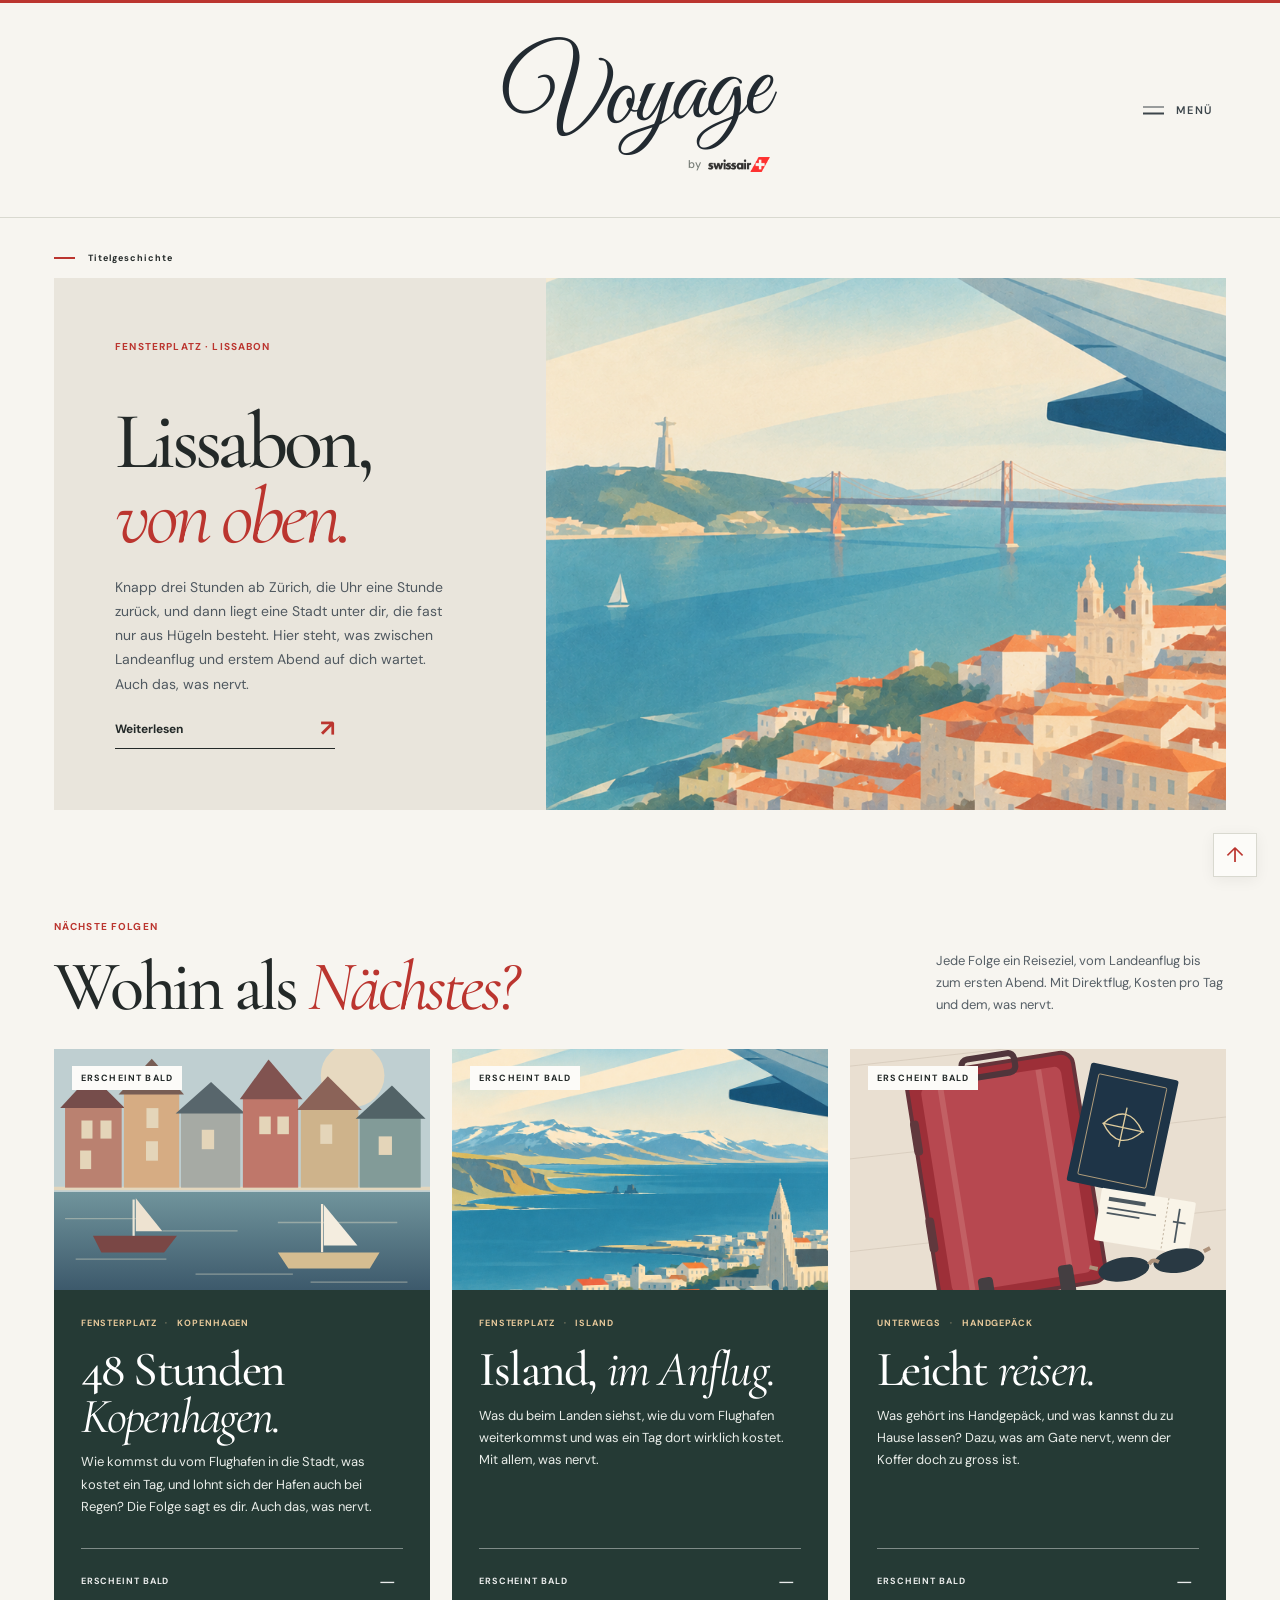
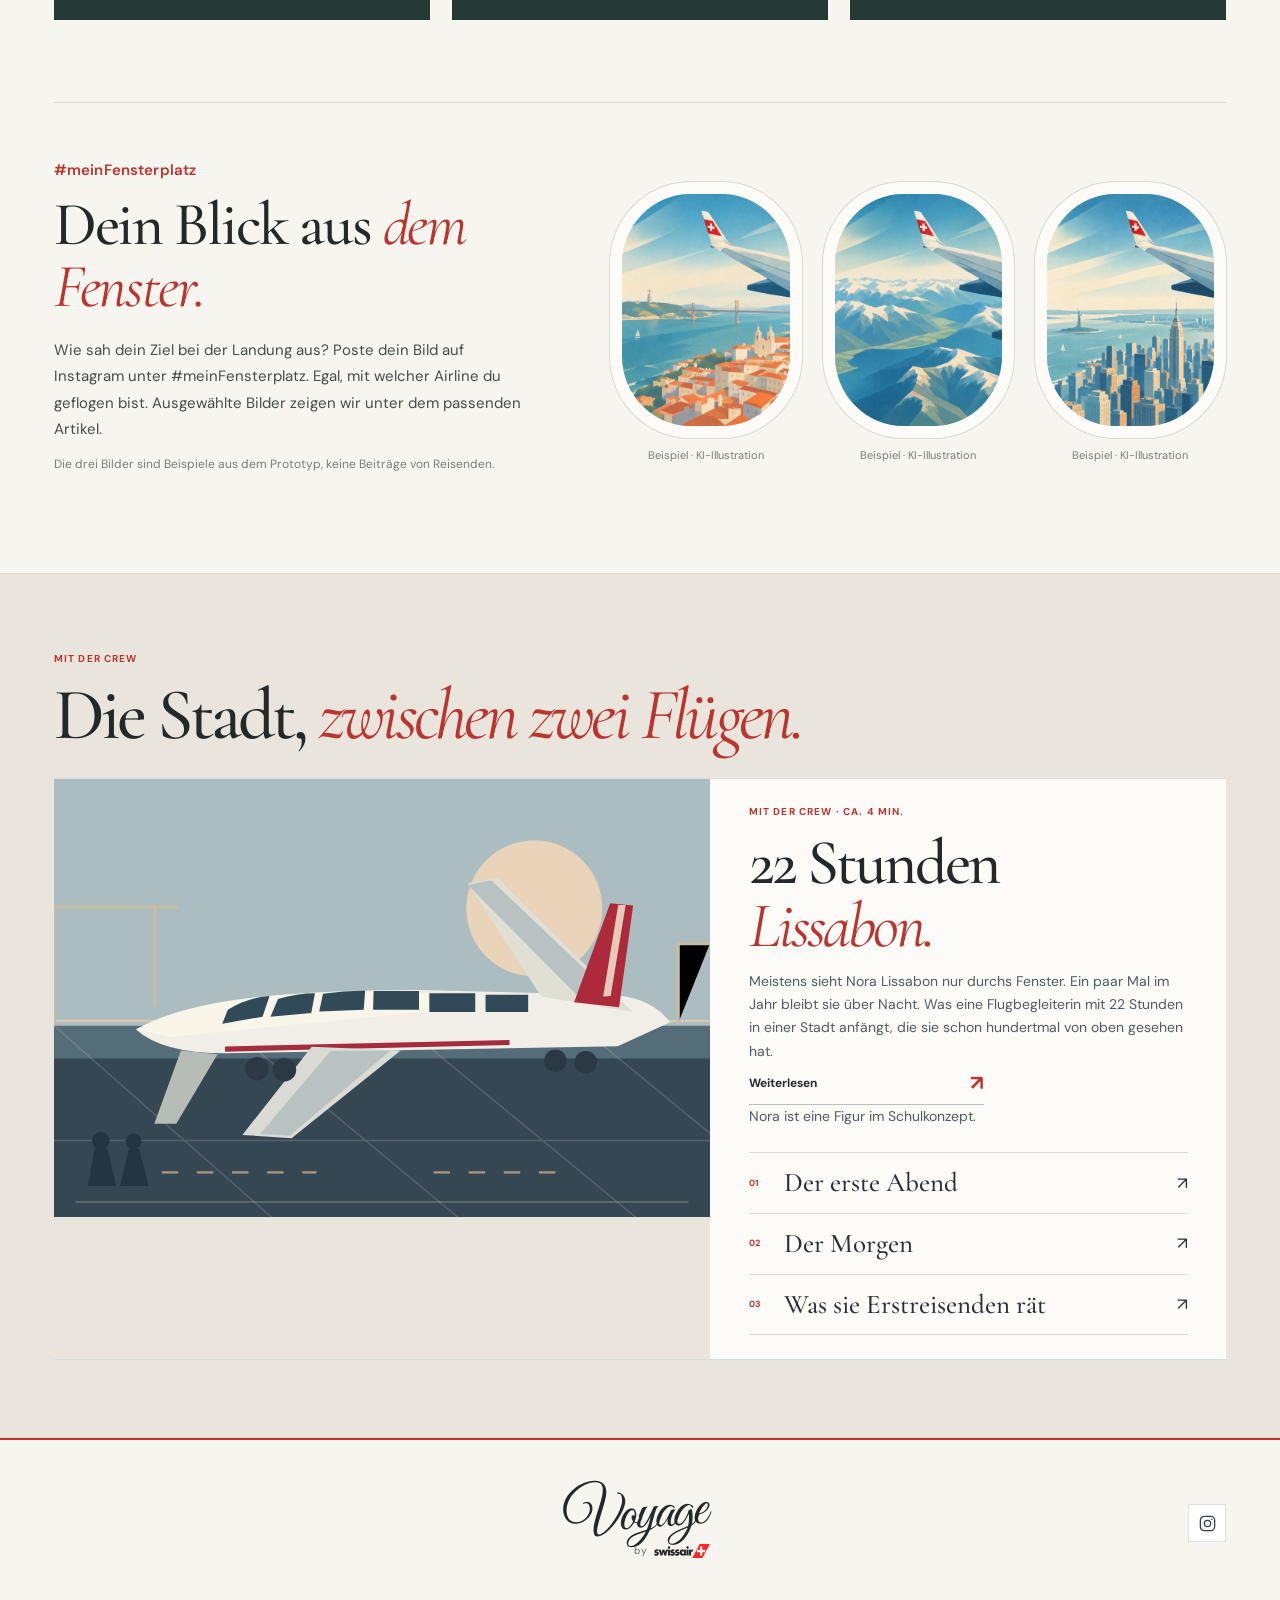
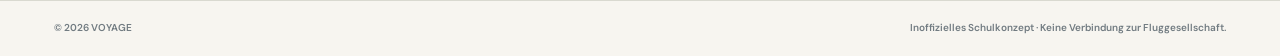
==== commit 18fa871b: "Lissabon-Artikel: Fakten aktualisiert (Terminal, Tram 28E, Metro), Verkaufshinweis neutral, Demo- un" ====
--- a/index.html
+++ b/index.html
@@ -49,9 +49,9 @@
 <p class="community-note">Die drei Bilder sind Beispiele aus dem Prototyp, keine Beiträge von Reisenden.</p>
 </div>
 <ul aria-label="Beispielbilder für #meinFensterplatz" class="window-row">
-<li><figure><div class="window-frame"><img alt="Beispiel: Blick aus dem Flugzeugfenster auf Lissabon und den Tejo" loading="lazy" src="assets/lissabon-fenster.png"/></div><figcaption>Beispiel · Lissabon</figcaption></figure></li>
-<li><figure><div class="window-frame"><img alt="Beispiel: Blick aus dem Flugzeugfenster auf die Alpen" loading="lazy" src="assets/alpen-fenster.png"/></div><figcaption>Beispiel · Alpen</figcaption></figure></li>
-<li><figure><div class="window-frame"><img alt="Beispiel: Blick aus dem Flugzeugfenster auf New York" loading="lazy" src="assets/newyork-fenster.png"/></div><figcaption>Beispiel · New York</figcaption></figure></li>
+<li><figure><div class="window-frame"><img alt="Beispiel: Blick aus dem Flugzeugfenster auf Lissabon und den Tejo" loading="lazy" src="assets/lissabon-fenster.png"/></div><figcaption>Beispiel · KI-Illustration</figcaption></figure></li>
+<li><figure><div class="window-frame"><img alt="Beispiel: Blick aus dem Flugzeugfenster auf die Alpen" loading="lazy" src="assets/alpen-fenster.png"/></div><figcaption>Beispiel · KI-Illustration</figcaption></figure></li>
+<li><figure><div class="window-frame"><img alt="Beispiel: Blick aus dem Flugzeugfenster auf New York" loading="lazy" src="assets/newyork-fenster.png"/></div><figcaption>Beispiel · KI-Illustration</figcaption></figure></li>
 </ul>
 </div>
 </section>
--- a/voyage-content.css
+++ b/voyage-content.css
@@ -144,3 +144,5 @@
 @media (prefers-reduced-motion: reduce) {
   #anflug:target .poster-line { animation: none; background: rgba(187,53,47,.06); }
 }
+
+.newsletter-demo { font-size: 14px !important; color: var(--deep) !important; opacity: .8; margin: 4px 0 10px !important; }
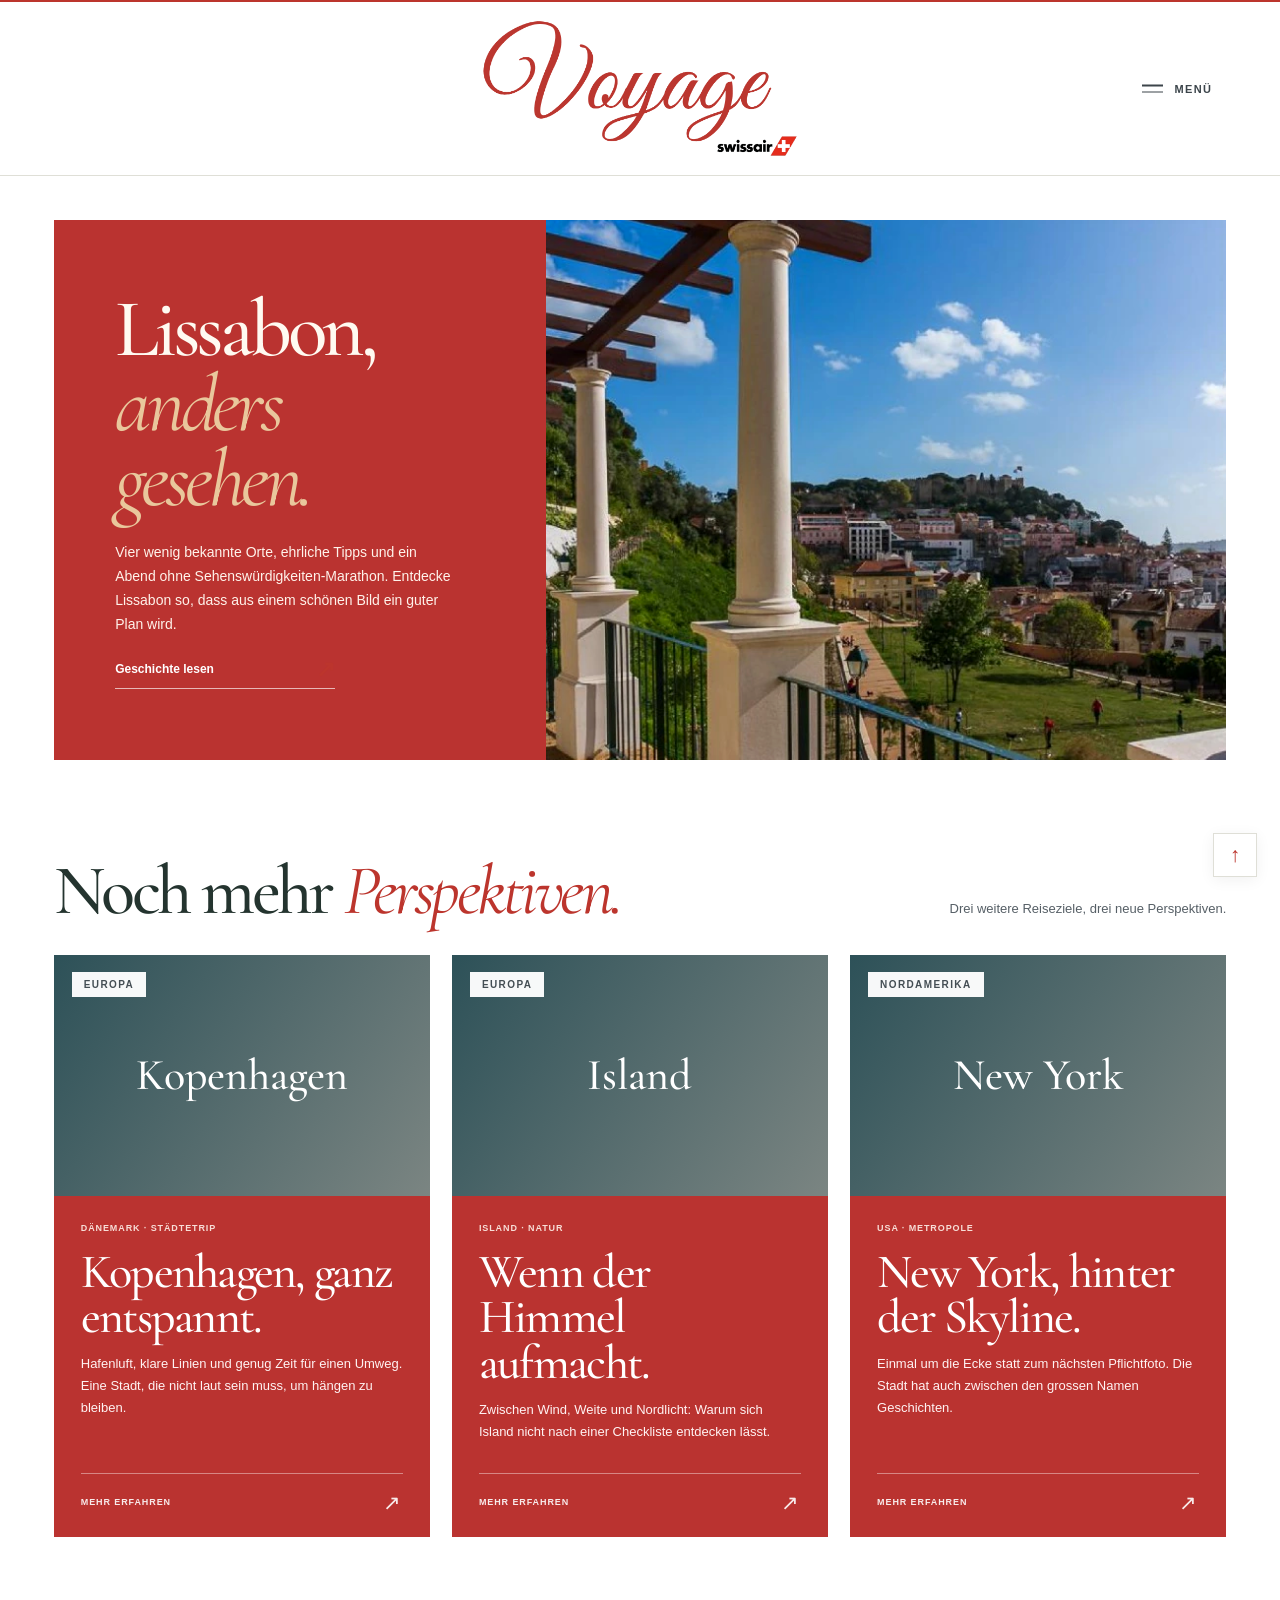
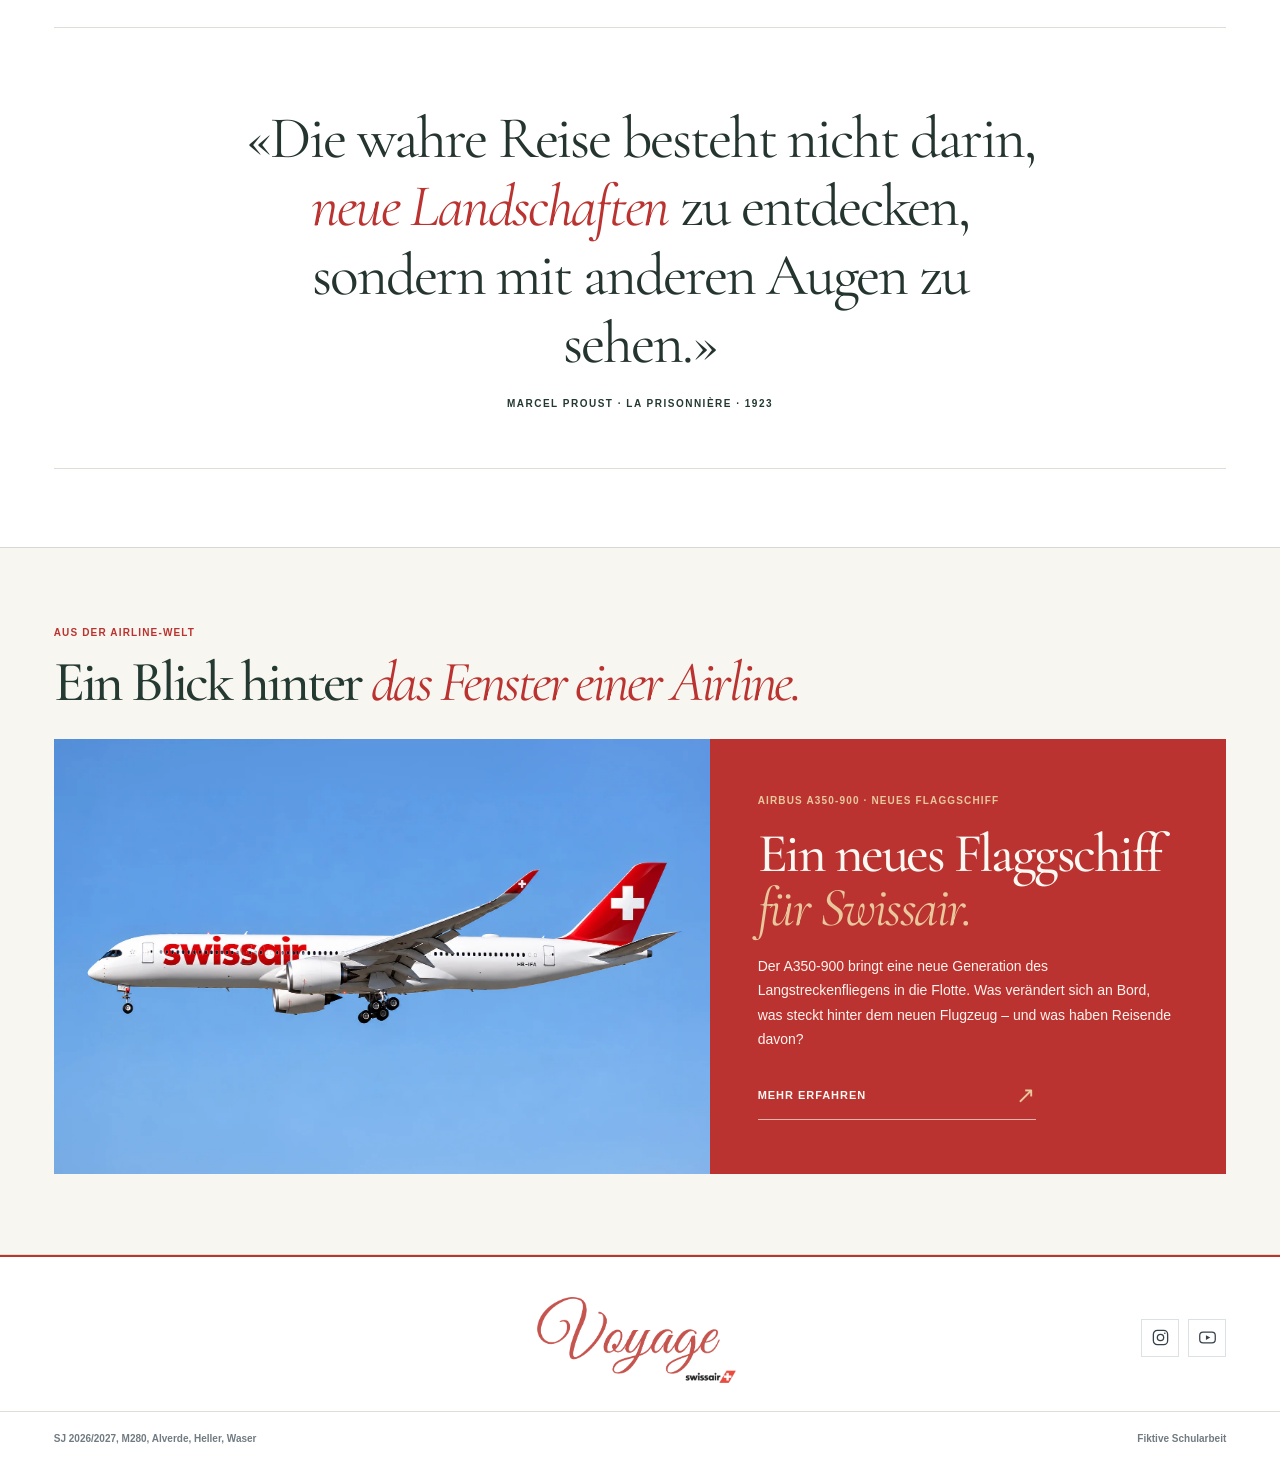
==== commit cf0188ce: "aktualisiert" ====
--- a/index.html
+++ b/index.html
@@ -1,68 +1,47 @@
 <!DOCTYPE html>
-<html lang="de-CH"><head><meta charset="utf-8"/><meta content="width=device-width,initial-scale=1" name="viewport"/><meta content="#F7F5F0" name="theme-color"/><meta name="robots" content="noindex, nofollow"/>
-<title>Voyage · Ein Reiseziel pro Folge</title><meta content="Voyage: ein Reiseziel pro Folge, vom Landeanflug bis zum ersten Abend. Ehrlich, auch bei dem, was nervt." name="description"/>
+
+<html lang="de-CH"><head><meta charset="utf-8"/><meta content="width=device-width,initial-scale=1" name="viewport"/><meta content="#ffffff" name="theme-color"/>
+<title>Voyage | Reisen, die weiterhelfen</title><meta content="Voyage by Swissair – ehrliche Reisegeschichten, neue Perspektiven und praktische Tipps. Entdecke Lissabon abseits der üblichen Wege." name="description"/>
 <link href="assets/favicon-voyage.png" rel="icon" type="image/png"/>
 <link href="https://fonts.googleapis.com" rel="preconnect"/><link crossorigin="" href="https://fonts.gstatic.com" rel="preconnect"/>
-<link href="https://fonts.googleapis.com/css2?family=Cormorant+Garamond:ital,wght@0,400;0,500;0,600;1,400;1,500&amp;family=DM+Sans:wght@400;500;600;700&amp;family=Great+Vibes&amp;display=swap" rel="stylesheet"/>
-<link href="styles.css" rel="stylesheet"/><script defer="" src="script.js"></script><link href="editorial-refresh.css" rel="stylesheet"/><link href="minimal-update.css" rel="stylesheet"/><link href="layout-finish.css" rel="stylesheet"/><link href="voyage-content.css" rel="stylesheet"/></head>
+<link href="https://fonts.googleapis.com/css2?family=Cormorant+Garamond:ital,wght@0,400;0,500;0,600;1,400;1,500&amp;family=Great+Vibes&amp;display=swap" rel="stylesheet"/>
+<link href="styles.css" rel="stylesheet"/><script defer="" src="script.js"></script><link href="editorial-refresh.css" rel="stylesheet"/><link href="minimal-update.css" rel="stylesheet"/><link href="layout-finish.css" rel="stylesheet"/><link href="voyage-2026.css" rel="stylesheet"/><link href="https://api.fontshare.com/v2/css?f%5B%5D=switzer%40400%2C500%2C600%2C700&amp;display=swap" rel="stylesheet"/><link href="voyage-final.css" rel="stylesheet"/><link href="voyage-v4.css" rel="stylesheet"/><link href="voyage-v5.css" rel="stylesheet"/><link href="voyage-v6.css" rel="stylesheet"/></head>
 <body><a class="skip-link" href="#main">Direkt zum Inhalt</a>
 <header class="site-header" id="top">
 <div class="shell masthead">
-<a aria-label="Voyage by swissair – Startseite" class="brand" href="index.html">
-<span class="brand-name">Voyage</span>
-<span class="brand-by">by <img alt="Swissair" class="brand-logo" src="assets/swissair-original.png"/></span>
-</a>
+<a aria-label="Voyage – zurück zur Startseite" class="brand" href="index.html"><img alt="Voyage by Swissair" class="brand-mark" src="assets/voyage-logo-final.png"/></a>
 <button aria-controls="nav-links" aria-expanded="false" class="menu-toggle header-menu-toggle" id="menu-toggle" type="button"><span aria-hidden="true" class="hamburger"><i></i><i></i></span>Menü</button></div>
 <nav aria-label="Hauptnavigation" class="shell main-nav">
-<ul class="nav-links" id="nav-links"><li><a href="#titelgeschichte">Titelgeschichte</a></li><li><a href="#reiseziele">Reiseziele</a></li><li><a href="#crew">Mit der Crew</a></li></ul>
+<ul class="nav-links" id="nav-links"><li><a href="#top-thema">Top-Thema</a></li><li><a href="#inspiration">Reisen</a></li><li><a href="#behind-scenes">Airline</a></li></ul>
 </nav>
 </header>
 <main id="main">
+<section aria-labelledby="hero-title" class="shell hero-section" id="top-thema">
 
-<section aria-labelledby="hero-title" class="shell hero-section" id="titelgeschichte">
-<div class="section-label"><span><b class="red-dash"></b> Titelgeschichte</span></div>
-<div class="hero-grid">
-<div class="hero-text"><span class="micro">FENSTERPLATZ · LISSABON</span><h1 id="hero-title"><a href="stories/lissabon-von-oben.html">Lissabon, <em>von oben.</em></a></h1>
-<p>Knapp drei Stunden ab Zürich, die Uhr eine Stunde zurück, und dann liegt eine Stadt unter dir, die fast nur aus Hügeln besteht. Hier steht, was zwischen Landeanflug und erstem Abend auf dich wartet. Auch das, was nervt.</p>
-<a class="text-action" href="stories/lissabon-von-oben.html">Weiterlesen <span aria-hidden="true">↗</span></a>
-</div>
-<a aria-hidden="true" class="hero-visual" href="stories/lissabon-von-oben.html" tabindex="-1"><img alt="" src="assets/lissabon-fenster.png"/></a>
-</div>
+<a aria-label="Lissabon abseits der bekannten Wege – vollständigen Artikel lesen" class="hero-grid hero-feature-link" href="stories/lissabon.html">
+<div class="hero-text"><h1 id="hero-title">Lissabon, <em>anders gesehen.</em></h1><p>Vier wenig bekannte Orte, ehrliche Tipps und ein Abend ohne Sehenswürdigkeiten-Marathon. Entdecke Lissabon so, dass aus einem schönen Bild ein guter Plan wird.</p><span class="text-action">Geschichte lesen <span aria-hidden="true">↗</span></span></div>
+<div class="hero-visual"><img alt="Sonniges Lissabon: rote Dächer, der Tejo und die Brücke des 25. April" data-fallback="assets/lisboa-jardim.webp" decoding="async" fetchpriority="high" src="https://commons.wikimedia.org/wiki/Special:FilePath/Lisbon%20Cityscape%20with%2025%20de%20Abril%20Bridge%20%2855260752373%29.jpg?width=2300"/></div>
+</a>
 </section>
-
-<section aria-labelledby="cards-title" class="shell cards-section" id="reiseziele">
-<div class="section-heading"><div><span class="micro accent">NÄCHSTE FOLGEN</span><h2 id="cards-title">Wohin als <em>Nächstes?</em></h2></div><p>Jede Folge ein Reiseziel, vom Landeanflug bis zum ersten Abend. Mit Direktflug, Kosten pro Tag und dem, was nervt.</p></div>
-<div class="cards-grid">
-<article aria-label="Folge erscheint bald: Kopenhagen" class="story-card story-preview"><div class="story-visual"><img alt="Illustration bunter historischer Häuser am Hafen von Kopenhagen" src="assets/kopenhagen.svg"/><span class="image-no">ERSCHEINT BALD</span></div><div class="story-body"><span class="story-meta">FENSTERPLATZ <b>·</b> KOPENHAGEN</span><h3>48 Stunden <em>Kopenhagen.</em></h3><p>Wie kommst du vom Flughafen in die Stadt, was kostet ein Tag, und lohnt sich der Hafen auch bei Regen? Die Folge sagt es dir. Auch das, was nervt.</p><span class="story-bottom"><span>ERSCHEINT BALD</span><b aria-hidden="true">—</b></span></div></article>
-<article aria-label="Folge erscheint bald: Island" class="story-card story-preview"><div class="story-visual"><img alt="Illustration: Blick aus dem Flugzeugfenster auf eine Landschaft in Island" src="assets/island-fenster.png"/><span class="image-no">ERSCHEINT BALD</span></div><div class="story-body"><span class="story-meta">FENSTERPLATZ <b>·</b> ISLAND</span><h3>Island, <em>im Anflug.</em></h3><p>Was du beim Landen siehst, wie du vom Flughafen weiterkommst und was ein Tag dort wirklich kostet. Mit allem, was nervt.</p><span class="story-bottom"><span>ERSCHEINT BALD</span><b aria-hidden="true">—</b></span></div></article>
-<article aria-label="Beitrag erscheint bald: leicht reisen" class="story-card story-preview"><div class="story-visual"><img alt="Illustration mit rotem Koffer, Reisepass und Boardingpass" src="assets/handgepaeck.svg"/><span class="image-no">ERSCHEINT BALD</span></div><div class="story-body"><span class="story-meta">UNTERWEGS <b>·</b> HANDGEPÄCK</span><h3>Leicht <em>reisen.</em></h3><p>Was gehört ins Handgepäck, und was kannst du zu Hause lassen? Dazu, was am Gate nervt, wenn der Koffer doch zu gross ist.</p><span class="story-bottom"><span>ERSCHEINT BALD</span><b aria-hidden="true">—</b></span></div></article>
-</div>
+<section aria-labelledby="cards-title" class="shell cards-section" id="inspiration">
+<div class="section-heading"><div><h2 id="cards-title"><span>Noch mehr </span><em>Perspektiven.</em></h2></div><p>Drei weitere Reiseziele, drei neue Perspektiven.</p></div>
+<div class="cards-grid"><article aria-label="Reiseziel Kopenhagen" class="story-card story-preview">
+<div class="story-visual"><img alt="Reale Reisefotografie: Kopenhagen" decoding="async" loading="lazy" src="https://commons.wikimedia.org/wiki/Special:FilePath/Nyhavn%2C%20Copenaghen%2C%20Danemark%20%28Unsplash%29.jpg?width=2000"/><span class="image-no continent-label">EUROPA</span><div class="image-placeholder">Kopenhagen</div></div>
+<div class="story-body"><span class="story-meta">DÄNEMARK · STÄDTETRIP</span><h3>Kopenhagen, ganz entspannt.</h3><p>Hafenluft, klare Linien und genug Zeit für einen Umweg. Eine Stadt, die nicht laut sein muss, um hängen zu bleiben.</p><span class="story-bottom"><span>MEHR ERFAHREN</span><b aria-hidden="true">↗</b></span></div>
+</article><article aria-label="Reiseziel Island" class="story-card story-preview">
+<div class="story-visual"><img alt="Echte Fotografie: leuchtend grüne Nordlichter über Mývatn in Island" decoding="async" loading="lazy" src="https://commons.wikimedia.org/wiki/Special:FilePath/039%20Northern%20lights%20over%20M%C3%BDvatn%20%28Iceland%29%20Photo%20by%20Giles%20Laurent.jpg?width=2200"/><span class="image-no continent-label">EUROPA</span><div class="image-placeholder">Island</div></div>
+<div class="story-body"><span class="story-meta">ISLAND · NATUR</span><h3>Wenn der Himmel aufmacht.</h3><p>Zwischen Wind, Weite und Nordlicht: Warum sich Island nicht nach einer Checkliste entdecken lässt.</p><span class="story-bottom"><span>MEHR ERFAHREN</span><b aria-hidden="true">↗</b></span></div>
+</article><article aria-label="Reiseziel New York" class="story-card story-preview">
+<div class="story-visual"><img alt="Reale Reisefotografie: New York" decoding="async" loading="lazy" src="https://commons.wikimedia.org/wiki/Special:FilePath/New%20York%20City%20skyline%20from%20ferry.jpg?width=2000"/><span class="image-no continent-label">NORDAMERIKA</span><div class="image-placeholder">New York</div></div>
+<div class="story-body"><span class="story-meta">USA · METROPOLE</span><h3>New York, hinter der Skyline.</h3><p>Einmal um die Ecke statt zum nächsten Pflichtfoto. Die Stadt hat auch zwischen den grossen Namen Geschichten.</p><span class="story-bottom"><span>MEHR ERFAHREN</span><b aria-hidden="true">↗</b></span></div>
+</article></div>
 </section>
-
-<section aria-labelledby="community-title" class="shell community" id="meinfensterplatz">
-<div class="interlude-line"></div>
-<div class="community-inner">
-<div>
-<span class="community-tag">#meinFensterplatz</span>
-<h2 id="community-title">Dein Blick aus <em>dem Fenster.</em></h2>
-<p>Wie sah dein Ziel bei der Landung aus? Poste dein Bild auf Instagram unter #meinFensterplatz. Egal, mit welcher Airline du geflogen bist. Ausgewählte Bilder zeigen wir unter dem passenden Artikel.</p>
-<p class="community-note">Die drei Bilder sind Beispiele aus dem Prototyp, keine Beiträge von Reisenden.</p>
-</div>
-<ul aria-label="Beispielbilder für #meinFensterplatz" class="window-row">
-<li><figure><div class="window-frame"><img alt="Beispiel: Blick aus dem Flugzeugfenster auf Lissabon und den Tejo" loading="lazy" src="assets/lissabon-fenster.png"/></div><figcaption>Beispiel · KI-Illustration</figcaption></figure></li>
-<li><figure><div class="window-frame"><img alt="Beispiel: Blick aus dem Flugzeugfenster auf die Alpen" loading="lazy" src="assets/alpen-fenster.png"/></div><figcaption>Beispiel · KI-Illustration</figcaption></figure></li>
-<li><figure><div class="window-frame"><img alt="Beispiel: Blick aus dem Flugzeugfenster auf New York" loading="lazy" src="assets/newyork-fenster.png"/></div><figcaption>Beispiel · KI-Illustration</figcaption></figure></li>
-</ul>
-</div>
-</section>
-
-<section aria-labelledby="behind-title" class="behind-section" id="crew"><div class="shell behind-wrap">
-<div class="behind-head"><div><span class="micro">MIT DER CREW</span><h2 id="behind-title">Die Stadt, <em>zwischen zwei Flügen.</em></h2></div></div>
-<div class="behind-grid"><a aria-hidden="true" class="behind-visual crew-feature" href="stories/22-stunden-lissabon.html" tabindex="-1"><img alt="" src="assets/airside.svg"/></a>
-<div class="behind-content"><span class="micro">MIT DER CREW · CA. 4 MIN.</span><h3><a href="stories/22-stunden-lissabon.html">22 Stunden <em>Lissabon.</em></a></h3><p>Meistens sieht Nora Lissabon nur durchs Fenster. Ein paar Mal im Jahr bleibt sie über Nacht. Was eine Flugbegleiterin mit 22 Stunden in einer Stadt anfängt, die sie schon hundertmal von oben gesehen hat.</p>
-<a class="behind-main-link" href="stories/22-stunden-lissabon.html">Weiterlesen <span aria-hidden="true">↗</span></a>
-<p class="crew-note">Nora ist eine Figur im Schulkonzept.</p>
-<div class="behind-subnav"><a href="stories/22-stunden-lissabon.html#erster-abend"><span>01</span>Der erste Abend <b aria-hidden="true">↗</b></a><a href="stories/22-stunden-lissabon.html#morgen"><span>02</span>Der Morgen <b aria-hidden="true">↗</b></a><a href="stories/22-stunden-lissabon.html#erstreisende"><span>03</span>Was sie Erstreisenden rät <b aria-hidden="true">↗</b></a></div>
+<section aria-label="Zwischenruf" class="shell interlude"><div class="interlude-line"></div><div class="interlude-inner"><p class="voyage-proust-quote">«Die wahre Reise besteht nicht darin, <em>neue Landschaften</em> zu entdecken, sondern mit anderen Augen zu sehen.»</p><span class="interlude-source">MARCEL PROUST · LA PRISONNIÈRE · 1923</span></div><div class="interlude-line"></div></section>
+<section aria-labelledby="behind-title" class="behind-section" id="behind-scenes"><div class="shell behind-wrap">
+<div class="behind-head"><div><span class="micro">AUS DER AIRLINE-WELT</span><h2 id="behind-title">Ein Blick hinter <em>das Fenster einer Airline.</em></h2></div></div>
+<div class="behind-grid"><div class="behind-visual a350-feature"><img alt="Airbus A350-900 im blauen Himmel, Fokus auf der vorderen Flugzeughälfte" loading="eager" src="assets/a350-startseite-neu.webp"/></div>
+<div class="behind-content"><span class="micro">AIRBUS A350-900 · NEUES FLAGGSCHIFF</span><h3><span>Ein neues Flaggschiff </span><em>für Swissair.</em></h3><p>Der A350-900 bringt eine neue Generation des Langstreckenfliegens in die Flotte. Was verändert sich an Bord, was steckt hinter dem neuen Flugzeug – und was haben Reisende davon?</p>
+<span aria-label="Mehr erfahren" class="behind-main-link dummy-label"><span>MEHR ERFAHREN</span><b aria-hidden="true">↗</b></span>
 </div></div>
 </div></section>
-</main><footer class="site-footer" id="about"><div class="shell footer-grid footer-grid-minimal"><a aria-label="Voyage by swissair – Startseite" class="footer-brand" href="index.html"><span>Voyage</span><span class="brand-by">by <img alt="Swissair" src="assets/swissair-original.png"/></span></a><div aria-label="Social-Media-Kanal (Konzept)" class="footer-socials"><span aria-label="Instagram – Profil in Vorbereitung" class="social-icon" role="img" title="Instagram · noch kein Profil hinterlegt"><svg aria-hidden="true" fill="none" stroke="currentColor" stroke-linecap="round" stroke-linejoin="round" stroke-width="1.65" viewbox="0 0 24 24"><rect height="18" rx="5" width="18" x="3" y="3"></rect><circle cx="12" cy="12" r="4"></circle><circle cx="17.45" cy="6.65" fill="currentColor" r="1" stroke="none"></circle></svg></span></div></div><div class="shell footer-bottom footer-bottom-minimal"><span>© 2026 VOYAGE</span><span>Inoffizielles Schulkonzept · Keine Verbindung zur Fluggesellschaft.</span></div></footer><a aria-label="Zurück nach oben" class="back-to-top" href="#top">↑</a></body></html>
+</main><footer class="site-footer" id="about"><div class="shell footer-grid footer-grid-minimal"><a aria-label="Voyage – Startseite" class="footer-brand" href="index.html"><img alt="Voyage by Swissair" class="brand-mark" src="assets/voyage-logo-final.png"/></a><div aria-label="Social-Media-Kanäle" class="footer-socials"><span aria-label="Instagram" class="social-icon" role="img" title="Instagram"><svg aria-hidden="true" fill="none" stroke="currentColor" stroke-linecap="round" stroke-linejoin="round" stroke-width="1.65" viewbox="0 0 24 24"><rect height="18" rx="5" width="18" x="3" y="3"></rect><circle cx="12" cy="12" r="4"></circle><circle cx="17.45" cy="6.65" fill="currentColor" r="1" stroke="none"></circle></svg></span><span aria-label="YouTube" class="social-icon" role="img" title="YouTube"><svg aria-hidden="true" fill="none" stroke="currentColor" stroke-linecap="round" stroke-linejoin="round" stroke-width="1.6" viewbox="0 0 24 24"><rect height="13.5" rx="4.2" width="19.6" x="2.2" y="5.25"></rect><path d="M10 9l5.5 3-5.5 3z" fill="currentColor" stroke="none"></path></svg></span></div></div><div class="shell footer-bottom footer-bottom-minimal"><span>SJ 2026/2027, M280, Alverde, Heller, Waser</span><span>Fiktive Schularbeit</span></div></footer><a aria-label="Zurück nach oben" class="back-to-top" href="#top">↑</a></body></html>
--- a/voyage-2026.css
+++ b/voyage-2026.css
@@ -0,0 +1,68 @@
+/* Voyage 2026 – ruhige Editorial-Ergänzungen auf bestehender Website. */
+:root { --paper: #f7f5f0; --white: #fcfbf8; --ink: #24342f; --subtle: #5d6965; --line: #dfdfd7; --red: #bc352d; --red-deep: #a8342d; --navy: #243a34; --navy-light: #30473d; }
+.site-header { border-top: 2px solid var(--red); }
+.masthead { min-height: 152px; }
+.brand { align-items:center; padding: 16px 0; }
+.brand .brand-mark { width: clamp(210px, 27vw, 330px); height: auto; display: block; }
+.footer-brand { align-items: center; }
+.footer-grid-minimal .footer-brand .brand-mark { width: 203px; height: auto; }
+.header-menu-toggle { color: var(--ink); }
+.hero-section { padding-top: 36px; }
+.hero-grid { min-height: 540px; }
+.hero-feature-link { display: grid; color: inherit; }
+.hero-feature-link:focus-visible { outline: 3px solid var(--red); outline-offset: 5px; }
+.hero-text { background:#eceae1; }
+.hero-text h1 { max-width: 540px; font-size: clamp(65px,6.4vw,95px); }
+.hero-feature-link:hover .text-action { color: var(--red); }
+.hero-visual::after { background: linear-gradient(to top, rgba(16,34,30,.32), transparent 40%); }
+.hero-visual img { object-position:center; }
+.visual-index { letter-spacing:.14em; text-shadow:0 1px 9px rgba(0,0,0,.5); }
+.cards-section { padding-top: 96px; padding-bottom: 78px; }
+.story-card:nth-child(2) { background: #b03e36; }
+.story-card:nth-child(3) { background: #994038; }
+.story-preview, .story-preview * { cursor: default; }
+.story-preview:hover { transform: none; box-shadow: none; }
+.story-preview:hover img { transform: none; }
+.story-preview .story-bottom b { border: 0; background: none !important; color:inherit !important; font-size: 18px; width: 21px; height:21px; }
+.story-body h3 { font-size: clamp(42px,3.7vw,56px); }
+.behind-wrap { padding-top: 74px; padding-bottom: 80px; }
+.behind-visual.a350-feature { cursor: default; }
+.behind-visual:hover img { transform:none; }
+.behind-content .dummy-label { cursor: default; color:#d9e0da; border-color:#667b70; font-weight: 500; }
+.behind-content .subnav-preview:hover { color:inherit; }
+.footer-grid.footer-grid-minimal { padding-top: 34px; padding-bottom: 26px; }
+.article-lisboa .article-heading { padding-top: 31px; padding-bottom: 49px; }
+.article-lisboa .article-heading h1 { max-width: 1120px; font-size: clamp(64px,8vw,112px); }
+.article-lisboa .article-heading h1 em { font-weight:400; color:var(--red); }
+.article-lisboa .article-lead { max-width: 900px; color:#4c5c54; }
+.lisboa-cover { margin-top:0; margin-bottom:0; }
+.lisboa-cover img { max-height: 590px; height: clamp(330px,44vw,590px); width:100%; object-fit: cover; object-position: center 40%; }
+.lisboa-cover figcaption { padding-top:12px; color:#777c77; font-size:11px; line-height:1.55; text-align:right; }
+.lisboa-layout { grid-template-columns:minmax(0,690px) minmax(225px,290px); }
+.article-lisboa .article-body > p:not(.drop-intro), .article-lisboa .article-section p { color:#475650; font-size:15px; line-height:1.86; }
+.article-lisboa .article-body > p:not(.drop-intro) { margin:0 0 24px; }
+.article-lisboa .article-section { margin-bottom: 59px; }
+.article-lisboa .article-section h2 { font-size: clamp(38px,4vw,55px); }
+.article-lisboa strong { color:#263a30; font-weight:700; }
+.article-lisboa .stop-number { display:block; color:var(--red); letter-spacing:.17em; font-weight:700; font-size:11px; margin-bottom:14px; }
+.article-inset { margin:32px 0 0; }
+.article-inset img { width:100%; max-height:445px; aspect-ratio: 16 / 10; object-fit: cover; border-radius:0; }
+.article-inset figcaption { margin-top:12px; font-size:11px; color:#6b746e; }
+.article-lisboa .article-body blockquote { color:var(--red); margin:60px 0; font-style:italic; border-color:var(--red); }
+.article-lisboa .aside-panel { background:#e9e9df; }
+.aside-panel h2 { line-height:1.04; }
+.aside-panel ul { list-style: none; padding-left:0; }
+.aside-panel li { border-bottom: 1px solid #d0d0c8; padding: 10px 0; }
+.aside-panel li:last-child { border-bottom:0; }
+.article-lisboa .aside-photo { margin-top:22px; position: relative; }
+.aside-photo img { height:225px; object-fit:cover; }
+.aside-photo span { font-size:10px; font-weight:700; letter-spacing:.11em; color:#617069; display:block; margin-top:12px; }
+.article-sources { border-top:1px solid var(--line); padding-top:25px; margin-top:30px; color:#6a726e; }
+.article-sources h3 { font: 600 22px/1.2 var(--serif); margin:0 0 10px; }
+.article-lisboa .article-sources p { font-size:11px; line-height:1.65; }
+.article-sources a { text-decoration:underline; text-underline-offset: 2px; }
+.article-sources a:hover { color:var(--red); }
+.article-lisboa .article-cta { margin-top:35px; }
+@media (max-width: 1170px) { .brand .brand-mark { width: clamp(210px,34vw,320px); } }
+@media (max-width:820px) { .masthead { min-height:140px; } .hero-feature-link { grid-template-columns:1fr; } .hero-text { min-height: 390px; } .hero-text h1 { font-size: clamp(68px,11vw,90px); } .hero-visual { min-height:400px; } .lisboa-layout { grid-template-columns:1fr; } .article-lisboa .article-aside { order:0; } .article-lisboa .aside-panel { position:static; } .article-lisboa .aside-photo { display:none; } }
+@media (max-width:580px) { .masthead { min-height:122px; } .brand .brand-mark { width:200px; } .hero-text { min-height: 390px; } .hero-text h1 { font-size: clamp(60px,14vw,79px); } .hero-visual { min-height:350px; } .article-lisboa .article-heading h1 { font-size: clamp(55px,12vw,73px); } .article-lisboa .article-lead { font-size:24px; } .lisboa-cover img { height:345px; } .article-lisboa .article-body > p:not(.drop-intro), .article-lisboa .article-section p { font-size:14px; } }
--- a/voyage-final.css
+++ b/voyage-final.css
@@ -0,0 +1,56 @@
+
+/* Voyage 2026 · finale Korrekturen – Originalkacheln und Editorial-Raster bleiben. */
+:root { --sans: 'Switzer', 'Helvetica Neue', Arial, sans-serif; }
+body, button, input, textarea, select { font-family: var(--sans); }
+.story-body, .hero-text > p, .article-body, .article-aside, .main-nav, .story-meta, .micro { font-family: var(--sans); }
+/* Switzer setzt die ruhige Typografie des Konzeptdokuments fort. Serif-Headlines bleiben bestehen. */
+.site-header .brand-mark { display:block; width:clamp(215px,28vw,320px); }
+.cards-section .section-heading > p { max-width:300px; }
+.story-preview, .story-preview * { cursor:default; }
+.story-preview:hover { transform:none!important; box-shadow:none!important; }
+.story-preview:hover img { transform:none!important; }
+.story-preview .story-bottom { cursor: default; }
+.story-preview .story-bottom b { font-size:21px; line-height:1; color:#fff; }
+.story-card .story-body { min-height: 300px; }
+.story-body h3 { font-size: clamp(42px,3.75vw,56px); }
+.story-visual { position:relative; background:linear-gradient(140deg,#3b6262,#6f8e96); }
+.story-visual::before { content:''; position:absolute; inset:0; background:linear-gradient(125deg,#2d5158,#7b8582); opacity:0; transition:opacity .2s; }
+.story-visual.is-fallback::before { opacity:1; }
+.story-visual .image-placeholder { display:none; position:absolute; inset:0; align-items:center; justify-content:center; text-align:center; font: 500 clamp(30px,4vw,44px)/1.1 var(--serif); color:#fff; }
+.story-visual.is-fallback .image-placeholder { display:flex; }
+.story-visual.is-fallback img { display:none; }
+.hero-visual > img, .story-visual > img, .article-inset > img { background:#e0e5e0; }
+/* Der A350 bleibt als einzige grosse Airline-Kachel stehen. */
+.behind-subnav { display:none!important; }
+.behind-content { justify-content:center; }
+.behind-content .dummy-label { margin-top:16px; }
+/* Content statt Bildwüste: magazintypischer Satz und klar gesetzte Tipps. */
+.article-lisboa .article-body > p:not(.drop-intro), .article-lisboa .article-section p { font-size:16px; line-height:1.82; }
+.article-lisboa .article-section { margin-bottom:62px; }
+.article-lisboa .article-section h2 { margin-bottom:17px; }
+.article-lisboa .article-section strong { font-weight:650; }
+.article-lisboa .article-section .article-tip { margin:24px 0 28px; padding:16px 20px; border-left:2px solid var(--red); background:#f6f5f0; font-size:15px; }
+.article-pullfact { border-top:2px solid var(--red); border-bottom:1px solid var(--line); margin:52px 0 60px; padding:22px 0; }
+.article-pullfact > span { display:block; color:var(--red); letter-spacing:.13em; font-size:10px; font-weight:700; margin-bottom:12px; }
+.article-pullfact > strong { font:500 clamp(29px,3vw,40px)/1.08 var(--serif); }
+.article-pullfact > p { color:#65736a; font-size:14px; line-height:1.7; margin:10px 0 0; }
+.article-checkgrid { display:grid; grid-template-columns:repeat(2,minmax(0,1fr)); gap:0 30px; margin:28px 0 32px; }
+.article-checkgrid > div { border-top:1px solid #d7ddd8; padding:19px 0 17px; }
+.article-checkgrid span { display:block; font-size:10px; font-weight:700; letter-spacing:.12em; color:var(--red); margin-bottom:8px; }
+.article-checkgrid strong { display:block; font-size:18px; line-height:1.25; margin-bottom:7px; }
+.article-lisboa .article-checkgrid p { font-size:13px; line-height:1.68; margin:0; }
+.article-lisboa .article-inset img { aspect-ratio:16 / 10; max-height:455px; width:100%; object-fit:cover; }
+.article-lisboa .article-inset figcaption { line-height:1.55; }
+.article-lisboa .article-sources { background:#f7f7f2; border-left:0; border-top:1px solid #d1d9d2; padding:24px; }
+.article-lisboa .article-sources p { line-height:1.75; font-size:11px; }
+.article-lisboa .article-sources a { text-decoration:underline; }
+@media(max-width:850px) {
+ .article-checkgrid { grid-template-columns:1fr; }
+ .story-body h3 { font-size:clamp(39px,6vw,55px); }
+}
+@media(max-width:620px) {
+ .cards-grid { grid-template-columns:1fr; }
+ .article-lisboa .article-body > p:not(.drop-intro), .article-lisboa .article-section p { font-size:15px; }
+ .article-lisboa .article-section h2 { font-size:clamp(38px,8.5vw,50px); }
+ .behind-content { padding-bottom:38px; }
+}
--- a/voyage-v4.css
+++ b/voyage-v4.css
@@ -0,0 +1,57 @@
+/* Voyage V4 · präzise Ergänzungen zur bestehenden Gestaltung. */
+:root { --voyage-green: #233931; --voyage-gold: #e9c79c; --voyage-red:#ba3330; }
+/* Die Titelgeschichte trägt das Rot der Konzeptarbeit. */
+.hero-feature-link .hero-text { background: var(--voyage-red) !important; color: #fffaf1 !important; }
+.hero-feature-link .hero-text .micro { color: #f0d7c4 !important; }
+.hero-feature-link .hero-text h1, .hero-feature-link .hero-text h1 span { color: #fffaf1 !important; }
+.hero-feature-link .hero-text h1 em { color: var(--voyage-gold) !important; }
+.hero-feature-link .hero-text > p { color: #fff3eb !important; }
+.hero-feature-link .hero-text .text-action { color: #fff !important; border-color: rgba(255,255,255,.65) !important; }
+.hero-feature-link .hero-text .hero-caption { color: #f1dbd0 !important; }
+.hero-feature-link .hero-text .caption-rule { background-color: rgba(255,255,255,.55) !important; }
+.hero-feature-link:focus-visible { outline: 3px solid var(--voyage-red); outline-offset: 5px; }
+/* Die nummerierten Bildplaketten werden Kontinente. */
+.story-visual .continent-label { letter-spacing: .14em; font-size: 10px; padding: 7px 12px; }
+/* Echtes literarisches Zitat statt eigener Werbespruch. */
+.interlude-inner .voyage-proust-quote { font-size: clamp(36px,4.65vw,62px); max-width: 920px; line-height: 1.15; margin: 18px auto 18px; }
+.interlude-inner .voyage-proust-quote em { color: var(--voyage-red); }
+.interlude-inner .interlude-source { display:block; font: 650 10px/1.8 var(--sans); letter-spacing: .15em; color: var(--voyage-green); }
+.interlude-inner .quote-note { font-weight: 450; color:#75766f; letter-spacing:.08em; }
+/* Dunkelgrüne A350-Kachel wie die grünen Prototypseiten im Dossier. */
+.behind-section { background: #f8f6f0 !important; color: var(--voyage-green) !important; border-top: 1px solid #d7d8d3; }
+.behind-head .micro { color: var(--voyage-red) !important; }
+.behind-head h2 { font-size: clamp(40px,4.45vw,67px) !important; line-height: 1.03 !important; max-width: 1000px; color: var(--voyage-green) !important; }
+.behind-head h2 em { color: var(--voyage-red) !important; }
+.behind-grid { border: 0 !important; }
+.behind-content { background: var(--voyage-green) !important; color: #f8f3e9 !important; padding: clamp(32px,4vw,56px) !important; }
+.behind-content .micro { color: var(--voyage-gold) !important; }
+.behind-content h3 { color: var(--voyage-gold) !important; font-size: clamp(45px,4.5vw,65px) !important; }
+.behind-content h3 em { color: #fffdf5 !important; }
+.behind-content > p { color: #eee5d8 !important; }
+.behind-content .behind-main-link { display:flex; align-items:center; justify-content:space-between; color: var(--voyage-gold) !important; border-bottom: 1px solid rgba(233,199,156,.72) !important; cursor: default; text-decoration:none; min-width: min(100%,250px); letter-spacing:.08em; }
+.behind-content .behind-main-link span { font: 700 11px/1.2 var(--sans); color:var(--voyage-gold) !important; }
+.behind-content .behind-main-link b { font: normal 23px/1 var(--sans); }
+.behind-visual.a350-feature:hover img { transform:none !important; }
+/* Artikel-Seitenleiste als ruhige, grosszügige Voyage-Karte. */
+.article-lisboa .article-aside { min-width:0; }
+.article-lisboa .aside-panel { box-sizing:border-box; background:var(--voyage-green) !important; border:none !important; border-radius: 0; padding: clamp(29px,3.4vw,45px) clamp(23px,3vw,38px) clamp(26px,3.2vw,43px) !important; color:#fffaf0 !important; top:28px; }
+.article-lisboa .aside-panel .micro { color: var(--voyage-gold) !important; letter-spacing:.12em; line-height:1.5; }
+.article-lisboa .aside-panel h2 { color:var(--voyage-gold) !important; font: 500 clamp(30px,3vw,39px)/1.08 var(--serif); margin: 21px 0 28px !important; }
+.article-lisboa .aside-panel ul { list-style:none; margin:0; padding:0 !important; border-top:1px solid rgba(255,255,255,.23) !important; color:#efece6 !important; font-size: 13px !important; line-height:1.65 !important; }
+.article-lisboa .aside-panel li { padding:18px 0 17px !important; margin:0 !important; border-bottom:1px solid rgba(255,255,255,.21); overflow-wrap:anywhere; }
+.article-lisboa .aside-panel li strong { font-weight:650; color:#fffdf8; display:inline-block; margin-bottom:4px; }
+.article-lisboa .aside-panel .aside-foot { display:block; margin-top:30px; padding-top:0; color:var(--voyage-gold) !important; letter-spacing:.12em; font: 700 10px/1.7 var(--sans); }
+/* Keine Quellenbox auf der Website – Quellen im separaten Dossier. */
+.article-lisboa .article-sources { display:none !important; }
+@media (max-width:850px) {
+ .article-lisboa .aside-panel { position:static; padding:30px 30px 34px !important; }
+ .behind-content { min-height:0 !important; }
+}
+@media(max-width:620px) {
+ .hero-feature-link .hero-text { padding:30px 26px !important; }
+ .hero-feature-link .hero-text h1 { font-size:clamp(55px,13vw,76px) !important; }
+ .interlude-inner .voyage-proust-quote { font-size:clamp(33px,8.5vw,48px); }
+ .interlude-inner .interlude-source { font-size:9px; }
+ .behind-head h2 { font-size:clamp(39px,9vw,55px) !important; }
+ .behind-content { padding:34px 28px !important; }
+}
--- a/voyage-v5.css
+++ b/voyage-v5.css
@@ -0,0 +1,115 @@
+/* VOYAGE V5 – Finaler Feinschliff, Stand 21.11.2026
+   Klares Raster, einheitliches Rot und gleich hohe Airline-Motive. */
+:root {
+  --voyage-red: #ba3330;
+  --voyage-gold: #e9c79c;
+  --voyage-cream: #faf8f2;
+}
+/* Drei gleichwertige Dummy-Kacheln: rot bleibt rot. */
+.cards-grid > .story-card,
+.cards-grid > .story-card:nth-child(2),
+.cards-grid > .story-card:nth-child(3) {
+  background: var(--voyage-red) !important;
+}
+.cards-grid > .story-card .story-meta { color: #f8ded7; }
+.story-preview .story-bottom b { color: white; }
+/* Die Titelgeschichte bleibt im selben Rot wie die drei Dummys. */
+.hero-feature-link .hero-text { background: var(--voyage-red) !important; }
+/* Airline: gleich hohe Bild-/Textflächen durch eine gemeinsame Grid-Zeile,
+   statt bisheriger align-items:start-Regel mit separaten Höhen. */
+.behind-grid {
+  display: grid !important;
+  align-items: stretch !important;
+  grid-template-columns: 56% 44% !important;
+  grid-auto-rows: minmax(0,auto);
+  min-height: 435px !important;
+}
+.behind-grid > .behind-visual.a350-feature,
+.behind-grid > .behind-content {
+  align-self: stretch !important;
+  height: 100% !important;
+  min-height: 435px !important;
+  margin:0 !important;
+}
+.behind-grid > .behind-visual.a350-feature { position:relative !important; aspect-ratio:auto !important; }
+.behind-grid > .behind-visual.a350-feature img { height:100% !important; width:100% !important; position:absolute !important; inset:0 !important; object-fit:cover; object-position:center center; }
+.behind-grid > .behind-content {
+  background:var(--voyage-red) !important;
+  color:var(--voyage-cream) !important;
+  padding:clamp(28px,3.7vw,51px) !important;
+  display:flex !important;
+  flex-direction:column;
+  align-items:flex-start;
+  justify-content:center;
+}
+.behind-content > .micro { color:var(--voyage-gold) !important; }
+.behind-content h3 { max-width:550px; font-size:clamp(46px,4.3vw,62px) !important; line-height:.99 !important; color:var(--voyage-cream) !important; margin:19px 0 18px !important; }
+.behind-content h3 em { color:var(--voyage-gold) !important; }
+.behind-content > p { color:#fff3ed !important; font-size:14px !important; line-height:1.74 !important; margin-bottom:16px !important; }
+.behind-content .behind-main-link {
+  border-bottom-color:rgba(255,248,236,.65) !important;
+  color:#fff8f2 !important;
+  width:min(100%,278px);
+  margin-top:17px !important;
+}
+.behind-content .behind-main-link span { color:var(--voyage-cream) !important; }
+.behind-content .behind-main-link b { color:var(--voyage-gold); }
+/* Die bereits gut lesbare rechte Artikelbox erhält das einheitliche Rot. */
+.article-lisboa .aside-panel {
+  background:var(--voyage-red) !important;
+  color:#fffaf5 !important;
+}
+.article-lisboa .aside-panel .micro,
+.article-lisboa .aside-panel .aside-foot { color:var(--voyage-gold) !important; }
+.article-lisboa .aside-panel h2 { color:#fff8f2 !important; }
+.article-lisboa .aside-panel ul { border-top-color:rgba(255,255,255,.32) !important; color:#fff2ed !important; }
+.article-lisboa .aside-panel li { border-bottom-color:rgba(255,255,255,.28) !important; }
+.article-lisboa .aside-panel li strong { color:white !important; }
+/* Eindeutige direkte Weiterführung: eigener, klickbarer Buchungsaufruf. */
+.article-lisboa .booking-card {
+  grid-column: 1 / -1;
+  background:var(--voyage-red);
+  color:#fffaf5;
+  display:grid;
+  grid-template-columns: minmax(0,1.35fr) minmax(225px,.65fr);
+  align-items:end;
+  gap:24px 48px;
+  margin-top:26px;
+  padding:clamp(32px,4.9vw,64px);
+}
+.booking-card .micro { color:var(--voyage-gold) !important; letter-spacing:.14em; }
+.booking-card h2 {
+  color:#fffaf5;
+  font:500 clamp(43px,5.3vw,74px)/.96 var(--serif);
+  letter-spacing:-.035em;
+  max-width:620px;
+  margin:20px 0 18px;
+}
+.booking-card h2 em { color:var(--voyage-gold); font-weight:400; }
+.booking-card p { font-size:15px; line-height:1.78; color:#fff2ec; max-width:600px; margin:0; }
+.booking-card-link {
+  display:flex; align-items:center; justify-content:space-between;
+  gap:14px; border-bottom:1px solid rgba(255,248,240,.75);
+  color:#fffaf5; padding:14px 0 15px; font-weight:700;
+  font-size:11px; letter-spacing:.085em;
+  transition:border-color .2s ease,color .2s ease;
+}
+.booking-card-link span:last-child { font-size:27px; color:var(--voyage-gold); line-height:1; }
+.booking-card-link:hover { color:var(--voyage-gold); border-bottom-color:var(--voyage-gold); }
+.booking-card-link:focus-visible { outline:3px solid white; outline-offset:4px; }
+/* Switzer für Navigation und UI bleibt erhalten. */
+@media(max-width:900px) {
+ .behind-grid { grid-template-columns:1fr !important; min-height:0 !important; }
+ .behind-grid > .behind-visual.a350-feature { height:auto !important; aspect-ratio:3 / 2 !important; min-height:0 !important; }
+ .behind-grid > .behind-content { height:auto !important; min-height:0 !important; padding:clamp(30px,5vw,48px) !important; }
+ .article-lisboa .booking-card { grid-template-columns:1fr; }
+ .booking-card-link { max-width:420px; }
+}
+@media(max-width:580px) {
+ .behind-grid > .behind-visual.a350-feature { aspect-ratio:3 / 2 !important; min-height:0 !important; }
+ .behind-grid > .behind-content { padding:32px 28px !important; }
+ .behind-content h3 { font-size:clamp(48px,11.5vw,61px) !important; }
+ .article-lisboa .booking-card { margin-top:10px; padding:29px 27px 35px; }
+ .booking-card h2 { font-size:clamp(46px,10.5vw,59px); }
+ .booking-card-link { font-size:10px; }
+}
--- a/voyage-v6.css
+++ b/voyage-v6.css
@@ -0,0 +1,39 @@
+/* VOYAGE V6 – final editorial adjustments, November 2026.
+   Uses existing grid, typography and palettes. */
+:root { --voyage-red:#ba3330; --voyage-cream:#faf8f2; --voyage-green:#233931; }
+/* No decorative headings, tags or pictograms in the title story. */
+.hero-section .hero-grid { margin-top: 8px; }
+.hero-section .hero-text { display:flex;flex-direction:column;justify-content:center; }
+.hero-section .hero-text h1 { margin-top:0 !important; }
+.hero-section .hero-visual img { object-position:center center; }
+/* All teaser blocks precisely one brand red; the country labels remain. */
+.cards-grid > .story-card, .cards-grid > .story-card:nth-child(2), .cards-grid > .story-card:nth-child(3) { background:var(--voyage-red) !important; }
+.story-preview .story-meta { letter-spacing:.10em; }
+.cards-section .section-heading { margin-bottom:30px; }
+.cards-section .section-heading h2 { margin-top:0 !important; }
+.cards-grid .story-card:nth-child(2) .story-visual img { object-position:center 52%; }
+/* A little extra warmth and vibrancy in real photographs only, no image compositing. */
+.hero-feature-link .hero-visual img, .article-lisboa .lisboa-cover img, .article-lisboa .article-inset img, .story-visual img { filter:saturate(1.10) contrast(1.035); }
+.article-lisboa .lisboa-cover img { object-position: 50% 50%; }
+.article-lisboa .lisboa-tram-feature { margin:36px 0 39px; }
+.article-lisboa .lisboa-tram-feature img { width:100%; height:auto; aspect-ratio:16 / 9; display:block; object-fit:cover; object-position:center 56%; }
+.article-lisboa .tram-text { font-size:16px;line-height:1.82; }
+.article-lisboa .article-body .article-inset img { object-position:center center; }
+.article-lisboa .article-section .article-inset { margin-top:29px; }
+/* Unified full-width journey conclusion and booking call. */
+.article-lisboa .booking-card { margin-top: 42px; padding:clamp(40px,5.1vw,72px); align-items:center; }
+.article-lisboa .booking-card h2 { max-width:690px; line-height:1; }
+.article-lisboa .booking-card p { max-width:690px; font-size:16px;line-height:1.72; }
+.article-lisboa .booking-card .booking-second { margin-top:17px; color:#fffaf1; }
+.article-lisboa .booking-card .booking-card-link { align-self:end; }
+.article-lisboa .article-cta { margin-bottom:0; }
+@media(max-width:900px) {
+  .article-lisboa .booking-card { grid-template-columns:1fr !important; }
+  .article-lisboa .booking-card .booking-card-link { align-self:start; }
+}
+@media(max-width:620px) {
+  .hero-section .hero-text h1 { margin-top:0 !important; }
+  .article-lisboa .lisboa-tram-feature img { aspect-ratio:4 / 3; }
+  .article-lisboa .booking-card { padding:33px 27px 38px; }
+  .article-lisboa .booking-card p { font-size:15px; }
+}
